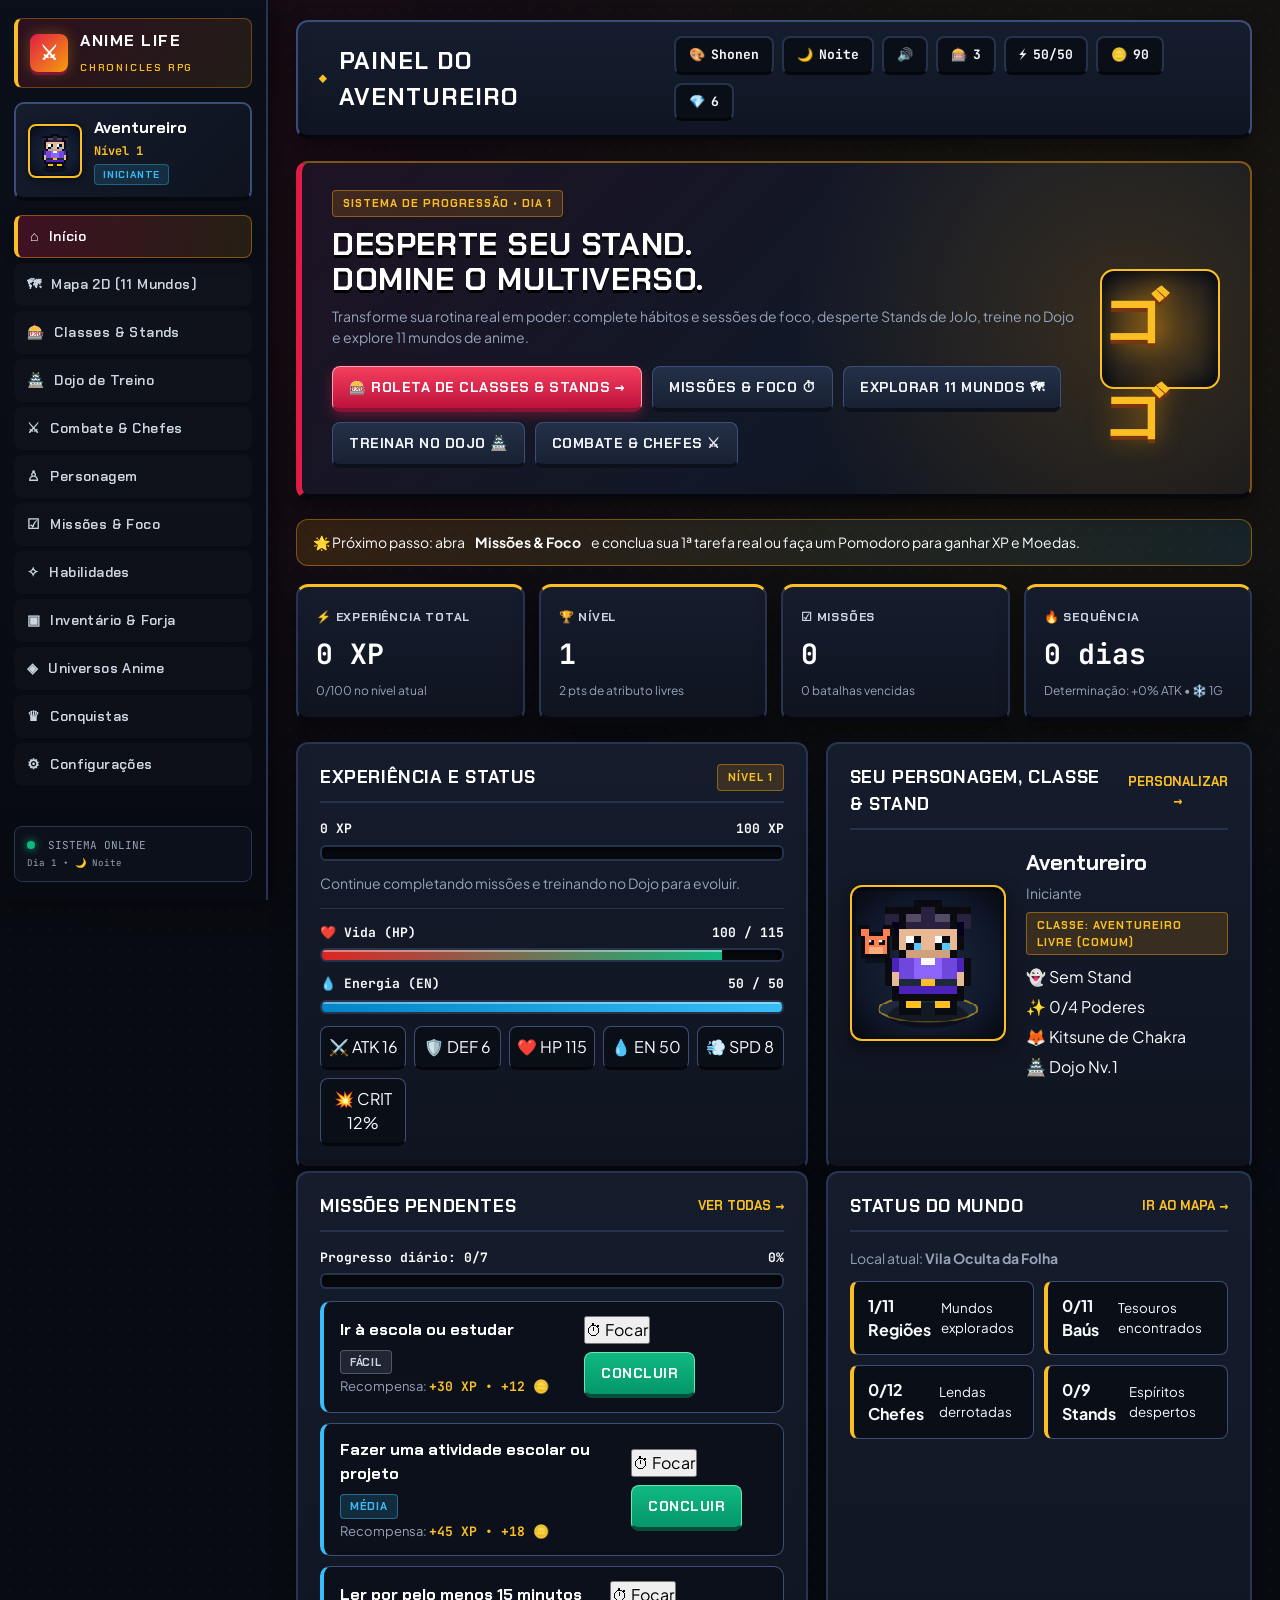
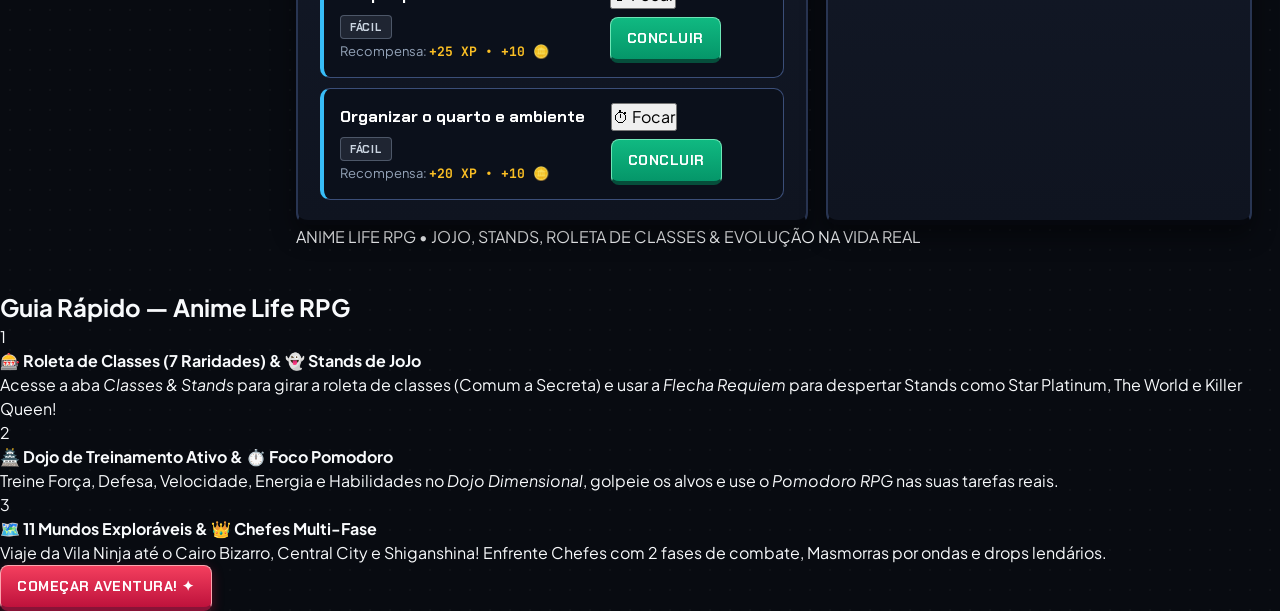
==== index.html @ 792c3ec4 "Add files via upload" ====
<!DOCTYPE html>
<html lang="pt-BR">
<head>
  <meta charset="UTF-8">
  <meta name="viewport" content="width=device-width, initial-scale=1.0">
  <meta name="theme-color" content="#9565ff">
  <title>Anime Life RPG — Chronicles</title>
  <link rel="icon" type="image/svg+xml" href="data:image/svg+xml,%3Csvg xmlns='http://www.w3.org/2000/svg' viewBox='0 0 128 128'%3E%3Crect width='128' height='128' rx='26' fill='%23151222'/%3E%3Ccircle cx='64' cy='64' r='48' fill='%23261b42' stroke='%239565ff' stroke-width='4'/%3E%3Ctext x='64' y='84' font-size='64' text-anchor='middle' fill='%2354d9f5'%3E%E2%9C%A6%3C/text%3E%3C/svg%3E">
  <link rel="manifest" href="manifest.json">
  <link rel="preconnect" href="https://fonts.googleapis.com">
  <link rel="preconnect" href="https://fonts.gstatic.com" crossorigin>
  <link href="https://fonts.googleapis.com/css2?family=Chakra+Petch:ital,wght@0,500;0,600;0,700;1,700&family=JetBrains+Mono:wght@500;700&family=Plus+Jakarta+Sans:wght@400;500;600;700;800&display=swap" rel="stylesheet">
  <link rel="stylesheet" href="style.css">
</head>
<body>
<div class="app">
  <aside class="sidebar">
    <div class="logo">
      <span class="logo-icon">⚔</span>
      <div><strong>ANIME LIFE</strong><small>CHRONICLES RPG</small></div>
    </div>

    <div class="profile-mini">
      <div class="mini-avatar"><canvas id="miniAvatar" width="44" height="44"></canvas></div>
      <div class="profile-mini-info">
        <strong id="sideName">Aventureiro</strong>
        <small id="sideLevel">Nível 1</small>
        <span class="mini-title-badge" id="sideTitle">Iniciante</span>
      </div>
    </div>

    <nav class="navigation">
      <button class="nav-btn active" data-page="home">⌂ <span>Início</span></button>
      <button class="nav-btn" data-page="map">🗺 <span>Mapa 2D (11 Mundos)</span></button>
      <button class="nav-btn" data-page="classes">🎰 <span>Classes & Stands</span></button>
      <button class="nav-btn" data-page="dojo">🏯 <span>Dojo de Treino</span></button>
      <button class="nav-btn" data-page="battle">⚔ <span>Combate & Chefes</span></button>
      <button class="nav-btn" data-page="character">♙ <span>Personagem</span></button>
      <button class="nav-btn" data-page="quests">☑ <span>Missões & Foco</span></button>
      <button class="nav-btn" data-page="skills">✧ <span>Habilidades</span></button>
      <button class="nav-btn" data-page="inventory">▣ <span>Inventário & Forja</span></button>
      <button class="nav-btn" data-page="anime">◈ <span>Universos Anime</span></button>
      <button class="nav-btn" data-page="achievements">♛ <span>Conquistas</span></button>
      <button class="nav-btn" data-page="settings">⚙ <span>Configurações</span></button>
    </nav>

    <div class="sidebar-bottom">
      <div><span class="online-dot"></span> SISTEMA ONLINE</div>
      <small id="sidebarCalendar">Dia 1 • ☀️ Dia</small>
    </div>
  </aside>

  <main class="main-content">
    <header class="topbar">
      <div>
        <small class="eyebrow" id="topEyebrow">SUA JORNADA COMEÇA AGORA</small>
        <h1 id="pageTitle">Painel do aventureiro</h1>
      </div>
      <div class="top-resources">
        <button class="resource resource-btn hidden" id="installPwaBtn" title="Instalar Anime Life RPG no dispositivo">
          📲 <span>Instalar App</span>
        </button>
        <button class="resource resource-btn" id="quickThemeBtn" title="Alternar Tema Visual de Universo Anime">
          🎨 <span id="activeThemeBadge">Shonen</span>
        </button>
        <button class="resource resource-btn" id="timeCycleBtn" title="Alternar horário (Automático / Manhã / Tarde / Noite)">
          <span id="timeIcon">☀️</span> <span id="timeLabel">Dia</span>
        </button>
        <button class="resource resource-btn" id="soundToggleBtn" title="Ativar/Desativar som">
          <span id="soundIcon">🔊</span>
        </button>
        <div class="resource" title="Giros de Classe disponíveis">🎰 <span id="topSpins">3</span></div>
        <div class="resource" title="Energia de Combate">⚡ <span id="topEnergy">50/50</span></div>
        <div class="resource" title="Moedas">🪙 <span id="topCoins">0</span></div>
        <div class="resource" title="Gemas">💎 <span id="topGems">0</span></div>
      </div>
    </header>

    <!-- INÍCIO -->
    <section class="page active" id="page-home">
      <div class="welcome-banner">
        <div>
          <span class="tag" id="homeBannerTag">SISTEMA DE PROGRESSÃO • DIA 1</span>
          <h2>Desperte seu Stand.<br>Domine o Multiverso.</h2>
          <p>Transforme sua rotina real em poder: complete hábitos e sessões de foco, desperte Stands de JoJo, treine no Dojo e explore 11 mundos de anime.</p>
          <div class="banner-actions">
            <button class="primary-btn" data-goto="classes">🎰 Roleta de Classes & Stands →</button>
            <button class="secondary-btn" data-goto="quests">Missões & Foco ⏱</button>
            <button class="secondary-btn" data-goto="map">Explorar 11 Mundos 🗺</button>
            <button class="secondary-btn" data-goto="dojo">Treinar no Dojo 🏯</button>
            <button class="secondary-btn" data-goto="battle">Combate & Chefes ⚔</button>
          </div>
        </div>
        <div class="banner-symbol">ゴゴ</div>
      </div>

      <div class="progression-hint-bar" id="homeProgressionHint">💡 <strong>Próximo Passo:</strong> Conclua uma missão real, use seus 3 Giros na Roleta de Classes ou explore a Vila da Folha!</div>

      <div class="stats-grid">
        <div class="stat-card"><span>⚡ EXPERIÊNCIA TOTAL</span><strong id="homeXP">0 XP</strong><small id="homeXPSub">Experiência acumulada</small></div>
        <div class="stat-card"><span>🏆 NÍVEL</span><strong id="homeLevel">1</strong><small id="homePointsSub">Seu nível atual</small></div>
        <div class="stat-card"><span>☑ MISSÕES</span><strong id="homeCompleted">0</strong><small id="homeBattlesSub">Missões concluídas</small></div>
        <div class="stat-card"><span>🔥 SEQUÊNCIA</span><strong id="homeStreak">0 dias</strong><small id="homeBuffSub">Dias com atividades</small></div>
      </div>

      <div class="content-grid">
        <div class="panel">
          <div class="panel-heading">
            <div><span class="eyebrow">PROGRESSÃO</span><h3>Experiência e Status</h3></div>
            <span class="level-label" id="levelLabel">NÍVEL 1</span>
          </div>
          <div class="xp-info"><span id="xpCurrent">0 XP</span><span id="xpNeeded">100 XP</span></div>
          <div class="progress-track"><div class="progress-fill" id="xpBar"></div></div>
          <p class="muted" id="xpMessage">Continue completando missões e treinando no Dojo para evoluir.</p>

          <div class="mini-stats-bars">
            <div class="mini-bar-row">
              <span>❤️ Vida (HP)</span>
              <span id="homeHpText">100 / 100</span>
            </div>
            <div class="progress-track hp-track"><div class="progress-fill hp-fill" id="homeHpBar"></div></div>
            <div class="mini-bar-row">
              <span>💧 Energia (EN)</span>
              <span id="homeMpText">50 / 50</span>
            </div>
            <div class="progress-track mp-track"><div class="progress-fill mp-fill" id="homeMpBar"></div></div>
          </div>

          <div class="home-attributes-strip" id="homeAttributesStrip"></div>
        </div>

        <div class="panel">
          <div class="panel-heading">
            <div><span class="eyebrow">AVENTUREIRO</span><h3>Seu personagem, Classe & Stand</h3></div>
            <button class="text-btn" data-goto="character">Personalizar →</button>
          </div>
          <div class="preview-body">
            <div class="avatar-stage">
              <canvas id="homeAvatar" width="160" height="160"></canvas>
            </div>
            <div class="home-char-details">
              <h3 id="homeCharacterName">Aventureiro</h3>
              <p class="muted" id="homeCharacterTitle">Guerreiro em treinamento</p>
              <span class="tag" id="homeCharacterClass">CLASSE: AVENTUREIRO LIVRE</span>
              <div class="home-equipped-badges" id="homeEquippedBadges"></div>
            </div>
          </div>
        </div>
      </div>

      <div class="content-grid">
        <div class="panel">
          <div class="panel-heading">
            <div><span class="eyebrow">OBJETIVOS DE HOJE</span><h3>Missões pendentes</h3></div>
            <button class="text-btn" data-goto="quests">Ver todas →</button>
          </div>
          <div class="daily-progress-wrap">
            <div class="xp-info"><span id="homeDailyProgressText">Progresso diário: 0/7</span><span id="homeDailyPercent">0%</span></div>
            <div class="progress-track"><div class="progress-fill" id="homeDailyBar"></div></div>
          </div>
          <div id="homeQuestList" class="quest-list"></div>
        </div>

        <div class="panel map-home-panel">
          <div class="panel-heading">
            <div><span class="eyebrow">EXPLORAÇÃO & MULTIVERSO</span><h3>Status do Mundo</h3></div>
            <button class="text-btn" data-goto="map">Ir ao Mapa →</button>
          </div>
          <p class="muted">Local atual: <strong id="homeZone">Vila Inicial</strong></p>
          <div class="world-status-cards" id="homeWorldCards"></div>
        </div>
      </div>
    </section>

    <!-- MAPA 2D (11 MUNDOS) -->
    <section class="page" id="page-map">
      <div class="section-intro">
        <span class="eyebrow">MUNDO ABERTO 2D • 11 REGIÕES DE ANIME COM IDENTIDADE PRÓPRIA</span>
        <h2>Mapa do Multiverso</h2>
        <p>Explore 11 mundos exclusivos (de Konoha e Cairo Bizarro até Central City, Shiganshina e a Torre Celestial), fale com Mestres e enfrente Chefes!</p>
      </div>

      <div class="panel map-panel">
        <div class="panel-heading map-header-bar">
          <div>
            <span class="eyebrow">LOCALIZAÇÃO ATUAL</span>
            <h3 id="zoneName">Vila Inicial</h3>
          </div>
          <div class="map-zone-selector" id="zoneTravelButtons"></div>
        </div>

        <div class="map-frame">
          <canvas id="gameMap" width="960" height="576" tabindex="0"></canvas>
        </div>

        <div class="map-actions">
          <button class="primary-btn" id="interactBtn">E • Interagir</button>
          <button class="secondary-btn" id="mapSkillBtn">Q • Invocar Aura / Stand</button>
          <button class="secondary-btn" id="mapQuestBtn">💬 Falar com Mestre</button>
          <button class="secondary-btn" id="mapDojoBtn">🏯 Entrar no Meu Dojo</button>
          <button class="secondary-btn" id="mapBattleBtn">⚔ Procurar Inimigo</button>
          <button class="secondary-btn" id="mapHealBtn">🍙 Descansar (100% HP/EN)</button>
        </div>

        <div id="mapMessage" class="map-message">Explore o mapa! Inimigos patrulham os caminhos e os Mestres têm diálogos e missões próprias.</div>

        <div class="map-controls">
          <div><strong>Movimentação e Câmera</strong><p>WASD, Setas ou clique/toque no mapa. O Mini-mapa no canto superior direito mostra toda a região.</p></div>
          <div><strong>Interação (Tecla E)</strong><p>Abre o diálogo com Mestres, coleta baús dourados, entra no Dojo, usa portais ou inicia combate.</p></div>
          <div><strong>11 Mundos & Segredos</strong><p>Desbloqueie novos mundos subindo de nível. Cada região tem música ambiente, baú exclusivo e Chefe!</p></div>
        </div>
      </div>
    </section>

    <!-- ROLETA DE CLASSES & SISTEMA DE STANDS (JOJO) -->
    <section class="page" id="page-classes">
      <div class="section-intro">
        <span class="eyebrow">SISTEMA DE RARIDADES • ROLETA DE CLASSES & DESPERTAR DE STANDS (JOJO)</span>
        <h2>🎰 Classes & Stands Bizarros</h2>
        <p>Gire a Roleta para obter Classes de raridades Comum até Secreta, e use a Flecha Requiem para despertar Stands lendários de JoJo's Bizarre Adventure!</p>
      </div>

      <!-- PAINEL DA ROLETA DE CLASSES -->
      <div class="panel roulette-panel">
        <div class="panel-heading">
          <div>
            <span class="eyebrow">ROLETA DO DESTINO (7 RARIDADES)</span>
            <h3>🎰 Roleta de Classes de Combate</h3>
          </div>
          <div class="roulette-counters">
            <span class="rarity-badge rarity-legendary" id="classSpinsBadge">🎰 3 Giros Grátis</span>
            <span class="rarity-badge rarity-epic" id="unlockedClassesCountBadge">1/16 Classes</span>
          </div>
        </div>

        <div class="odds-strip" id="classOddsBar">
          <span class="rarity-badge rarity-common">Comum 34%</span>
          <span class="rarity-badge rarity-uncommon">Incomum 24%</span>
          <span class="rarity-badge rarity-rare">Rara 18%</span>
          <span class="rarity-badge rarity-epic">Épica 11%</span>
          <span class="rarity-badge rarity-legendary">Lendária 7%</span>
          <span class="rarity-badge rarity-mythic">Mítica 4.5%</span>
          <span class="rarity-badge rarity-secret">Secreta 1.5%</span>
        </div>

        <div class="roulette-viewport" id="classRouletteViewport">
          <div class="roulette-pointer">▼</div>
          <div class="roulette-track" id="classRouletteTrack"></div>
        </div>

        <div class="roulette-result-banner" id="classRouletteResult">
          Clique em Girar Roleta para sortear uma nova Classe com buffs exclusivos!
        </div>

        <div class="roulette-actions">
          <button class="primary-btn" id="spinClassTicketBtn">🎰 Girar com Giro Grátis (1 Giro)</button>
          <button class="secondary-btn" id="spinClassCoinsBtn">🪙 Girar com Moedas (80 🪙)</button>
          <button class="ultimate-btn" id="spinClassGemsBtn">💎 Giro da Sorte Rara+ (3 💎)</button>
        </div>
      </div>

      <div class="content-grid">
        <div class="panel">
          <div class="panel-heading">
            <div><span class="eyebrow">CLASSE EQUIPADA NO PERFIL</span><h3>Sua Classe Atual & Buffs</h3></div>
            <span class="tag" id="activeClassRarityTag">COMUM</span>
          </div>
          <div id="activeClassCard"></div>
        </div>

        <div class="panel">
          <div class="panel-heading">
            <div><span class="eyebrow">REGISTRO DA SORTE</span><h3>Histórico de Giros Recentes</h3></div>
            <span class="tag" id="rollHistoryCountTag">0 GIROS</span>
          </div>
          <div class="history-list" id="classHistoryList"></div>
        </div>
      </div>

      <div class="panel">
        <div class="panel-heading">
          <div>
            <span class="eyebrow">CATÁLOGO DE CLASSES E BUFFS</span>
            <h3>Todas as Classes Disponíveis (Clique para Equipar)</h3>
          </div>
          <span class="tag">COLEÇÃO PERMANENTE</span>
        </div>
        <div id="unlockedClassesGrid" class="skills-grid"></div>
      </div>

      <!-- SISTEMA DE STANDS (JOJO'S BIZARRE ADVENTURE) -->
      <div class="panel stand-hero-panel">
        <div class="panel-heading">
          <div>
            <span class="eyebrow">JOJO'S BIZARRE ADVENTURE • MANIFESTAÇÃO DA ALMA</span>
            <h3>👻 Despertar de Stands (Flecha Requiem)</h3>
          </div>
          <span class="rarity-badge rarity-mythic" id="standArrowsBadge">🏹 1 Flecha de Stand</span>
        </div>

        <div class="stand-showcase-box" id="activeStandCard"></div>

        <div class="roulette-actions" style="margin-top:16px;">
          <button class="ultimate-btn" id="standAwakenBtn">🏹 Despertar Stand com Flecha (1 Flecha)</button>
          <button class="primary-btn" id="standCoinAwakenBtn">🪙 Despertar Stand (120 🪙 + 2 💎)</button>
        </div>
      </div>

      <div class="panel">
        <div class="panel-heading">
          <div>
            <span class="eyebrow">ENCICLOPÉDIA BIZARRA</span>
            <h3>Stands Disponíveis, Raridades & Habilidades Únicas</h3>
          </div>
          <span class="tag">EQUIPE SEU STAND FAVORITO</span>
        </div>
        <div id="standsGrid" class="skills-grid"></div>
      </div>
    </section>

    <!-- MEU DOJO (TREINAMENTO ATIVO DE ATRIBUTOS, DESAFIOS E BASE) -->
    <section class="page" id="page-dojo">
      <div class="section-intro">
        <span class="eyebrow">CENTRO DE TREINAMENTO DE ATRIBUTOS, MESTRES E BASE PESSOAL</span>
        <h2>🏯 Dojo Dimensional de Treinamento</h2>
        <p>Treine Força, Defesa, Velocidade, Energia e Habilidades, golpeie alvos de treinamento, cumpra desafios dos Mestres Treinadores e evolua as instalações do seu Dojo!</p>
      </div>

      <div class="panel">
        <div class="panel-heading">
          <div>
            <span class="eyebrow">INTERIOR INTERATIVO DO DOJO</span>
            <h3 id="dojoTitleHeading">Santuário do Aventureiro (Nível 1)</h3>
          </div>
          <div class="banner-actions">
            <button class="ultimate-btn" id="dojoStrikeTargetBtn">🎯 Golpear Alvo de Treinamento!</button>
            <button class="primary-btn" id="claimDojoRewardBtn">🎁 Coletar Treino Diário do Dojo</button>
            <button class="secondary-btn" data-goto="map">⬅ Voltar ao Mapa</button>
          </div>
        </div>

        <div class="battle-canvas-wrap">
          <canvas id="dojoCanvas" width="840" height="360" title="Clique nos alvos de treino para golpear!"></canvas>
        </div>

        <div class="quest-summary" id="dojoStatsSummary"></div>
      </div>

      <!-- TREINAMENTO ESPECÍFICO DE ATRIBUTOS -->
      <div class="panel">
        <div class="panel-heading">
          <div>
            <span class="eyebrow">EVOLUÇÃO ATIVA E EQUILIBRADA DE ATRIBUTOS</span>
            <h3>🥋 Treinamentos do Dojo (Força, Defesa, Velocidade, Energia e Poderes)</h3>
          </div>
          <div style="display:flex;gap:8px;align-items:center;flex-wrap:wrap;">
            <span class="rarity-badge rarity-epic" id="dojoEnergyBadge">⚡ Sessões Hoje: 0/5</span>
            <button class="secondary-btn" id="dojoRefillEnergyBtn" style="padding:6px 12px;font-size:14px;">🍙 Recuperar Fôlego (25 🪙)</button>
          </div>
        </div>
        <div id="dojoTrainingGrid" class="skills-grid"></div>
      </div>

      <!-- MESTRES TREINADORES & DESAFIOS DO DOJO -->
      <div class="panel">
        <div class="panel-heading">
          <div>
            <span class="eyebrow">NPCs TREINADORES & DESAFIOS ESPECIAIS</span>
            <h3>🧙 Missões de Treinamento do Dojo</h3>
          </div>
          <span class="tag">RECOMPENSAS E GIROS</span>
        </div>
        <div id="dojoTrainersList" class="quest-list"></div>
      </div>

      <!-- PLANTAÇÃO & ALQUIMIA ESPIRITUAL NO PÁTIO DO DOJO -->
      <div class="panel">
        <div class="panel-heading">
          <div>
            <h3>🌿 Pátio do Dojo: Plantação & Alquimia</h3>
            <small class="muted">Suas ervas crescem automaticamente a cada minuto focado no Pomodoro e hábito concluído!</small>
          </div>
          <span class="rarity-badge rarity-legendary" id="herbInventoryBadge">🌱 0 Ervas no Estoque</span>
        </div>

        <div class="herb-stock-bar" id="herbStockBar"></div>

        <h4 style="margin:14px 0 8px;">🌱 Canteiros de Cultivo Espiritual (4 Slots)</h4>
        <div id="dojoGardenGrid" class="skills-grid"></div>

        <h4 style="margin:18px 0 8px;">⚗️ Caldeirão de Alquimia (Sintetizar Poções Táticas)</h4>
        <div id="alchemyRecipesGrid" class="skills-grid"></div>
      </div>

      <div class="panel">
        <div class="panel-heading">
          <div>
            <span class="eyebrow">EXPANSÃO DA BASE (+LIMITE DIÁRIO DE TREINO)</span>
            <h3>Instalações e Móveis do Dojo</h3>
          </div>
          <span class="tag">BÔNUS PERMANENTES</span>
        </div>
        <div id="dojoUpgradesList" class="skills-grid"></div>
      </div>
    </section>

    <!-- COMBATE POR TURNOS & CHEFES MULTI-FASE -->
    <section class="page" id="page-battle">
      <div class="section-intro">
        <span class="eyebrow">SISTEMA DE BATALHA ANIMADO • STANDS, CRÍTICOS E CHEFES DE 2 FASES</span>
        <h2>Arena do Multiverso & Chefes</h2>
        <p>Enfrente inimigos e Chefes com múltiplas fases, invoque seu Stand em batalha, dispare habilidades animadas com indicadores de dano e conquiste drops raros!</p>
      </div>

      <!-- SELETOR RÁPIDO DE CHEFES DO MULTIVERSO -->
      <div class="panel">
        <div class="panel-heading">
          <div>
            <span class="eyebrow">DESAFIOS DE ALTO NÍVEL (2 FASES DE COMBATE + DROPS RAROS)</span>
            <h3>👑 Galeria de Chefes do Multiverso</h3>
          </div>
          <span class="tag" id="bossDefeatedCountTag">0 CHEFES DERROTADOS</span>
        </div>
        <div class="boss-roster-grid" id="bossQuickSelectBar"></div>
      </div>

      <!-- MASMORRAS E RAIDS POR ONDAS -->
      <div class="panel">
        <div class="panel-heading">
          <div>
            <h3>🏰 Masmorras & Raids por Ondas</h3>
            <small class="muted">Enfrente 3 ondas sucessivas de inimigos para conquistar materiais raros de Forja!</small>
          </div>
          <span class="rarity-badge rarity-mythic" id="dungeonActiveStatusTag">MODO LIVRE</span>
        </div>
        <div id="dungeonsGrid" class="boss-roster-grid"></div>
      </div>

      <div class="battle-setup-bar panel">
        <div class="battle-select-group">
          <label for="battleEnemySelect" class="field-label inline-label">Oponente:</label>
          <select id="battleEnemySelect"></select>
        </div>
        <div class="battle-select-group">
          <label for="battleDifficultySelect" class="field-label inline-label">Dificuldade:</label>
          <select id="battleDifficultySelect">
            <option value="normal">Normal (100% Status • 1x Recompensa)</option>
            <option value="hard">Difícil (140% Status • 1.5x Recompensa)</option>
            <option value="boss">Lendário / Chefe (200% Status • 2.5x Recompensa)</option>
          </select>
        </div>
        <button class="primary-btn" id="startBattleBtn">⚔ Iniciar Batalha</button>
      </div>

      <div class="panel battle-arena-panel">
        <div class="boss-phase-banner hidden" id="bossPhaseBanner">⚠️ CHEFE EM FASE 2: AURA DESPERTA ATIVADA!</div>

        <div class="battle-hud">
          <div class="fighter-card player-fighter">
            <div class="fighter-header">
              <strong id="battlePlayerName">Aventureiro</strong>
              <span class="tag" id="battlePlayerLvl">Nv. 1</span>
            </div>
            <div class="xp-info"><span>❤️ HP</span><span id="battlePlayerHp">100/100</span></div>
            <div class="progress-track hp-track"><div class="progress-fill hp-fill" id="battlePlayerHpBar"></div></div>
            <div class="xp-info"><span>💧 Energia</span><span id="battlePlayerMp">50/50</span></div>
            <div class="progress-track mp-track"><div class="progress-fill mp-fill" id="battlePlayerMpBar"></div></div>
            <div class="xp-info"><span>🔥 Despertar (Ultimate)</span><span id="battleRageText">0%</span></div>
            <div class="progress-track rage-track"><div class="progress-fill rage-fill" id="battleRageBar"></div></div>
            <div class="status-badges-row" id="playerStatusBadges"></div>
          </div>

          <div class="vs-badge">VS</div>

          <div class="fighter-card enemy-fighter" id="enemyFighterCard">
            <div class="fighter-header">
              <strong id="battleEnemyName">Ninja Renegado</strong>
              <span class="tag" id="battleEnemyTag">Naruto</span>
            </div>
            <div class="xp-info"><span id="battleEnemyHpLabel">❤️ HP Inimigo</span><span id="battleEnemyHp">85/85</span></div>
            <div class="progress-track enemy-hp-track"><div class="progress-fill enemy-hp-fill" id="battleEnemyHpBar"></div></div>
            <div class="xp-info"><span id="battleEnemyDesc">Oponente em guarda</span><span id="battleTurnIndicator">Turno 1</span></div>
            <div class="status-badges-row" id="enemyStatusBadges"></div>
          </div>
        </div>

        <div class="battle-canvas-wrap">
          <canvas id="battleCanvas" width="800" height="320"></canvas>
        </div>

        <div class="battle-controls" id="battleControls">
          <button class="primary-btn battle-act-btn" id="btnAttack">🗡️ Ataque Básico</button>
          <button class="stand-btn battle-act-btn" id="btnSummonStand">👻 Poder do Stand</button>
          <button class="ultimate-btn battle-act-btn" id="btnUltimate" disabled>🔥 Despertar (100%)</button>
          <button class="secondary-btn battle-act-btn" id="btnDefend">🛡️ Defender (+EN)</button>
          <button class="secondary-btn battle-act-btn" id="btnUseItem">🧪 Usar Item</button>
          <button class="danger-btn battle-act-btn" id="btnFlee">🏃 Reiniciar</button>
        </div>

        <div class="battle-skills-bar" id="battleSkillsBar"></div>
        <div class="battle-items-bar hidden" id="battleItemsBar"></div>

        <div class="battle-log" id="battleLog">
          <p>Escolha um oponente acima ou encontre um inimigo patrulhando no Mapa 2D!</p>
        </div>
      </div>
    </section>

    <!-- PERSONAGEM -->
    <section class="page" id="page-character">
      <div class="section-intro">
        <span class="eyebrow">PERSONALIZAÇÃO AVANÇADA EM TEMPO REAL, CLASSE, STAND E ATRIBUTOS</span>
        <h2>Crie e evolua seu personagem</h2>
        <p>Personalize penteados de anime, trajes escolares, casuais, de combate e lendários, acessórios, Stand espiritual e distribua pontos de atributo!</p>
      </div>

      <div class="customization-layout">
        <div class="panel character-display">
          <div class="avatar-stage large-stage">
            <canvas id="customAvatar" width="320" height="320" title="Clique para girar"></canvas>
          </div>
          <div class="preview-actions">
            <button class="secondary-btn" id="turnBtn">↻ Girar</button>
            <button class="secondary-btn" id="walkBtn">⏸ Parar</button>
            <button class="secondary-btn" data-goto="classes">🎰 Roleta de Classes & Stands</button>
          </div>
          <h2 id="previewName">Aventureiro</h2>
          <span class="tag" id="previewTitleTag">AVENTUREIRO</span>

          <div class="char-attributes-box">
            <div class="panel-heading">
              <h3>Atributos de Combate</h3>
              <span class="tag" id="statPointsBadge">0 Pontos disponíveis</span>
            </div>
            <div id="attributesList" class="attributes-list"></div>
          </div>
        </div>

        <div class="panel">
          <h3>Identidade, Classe, Stand e Aparência</h3>

          <label class="field-label">🎭 Personagens Oficiais dos Animes (Clique para aplicar o visual fiel)</label>
          <div class="anime-presets-bar" id="animePresetsBar">
            <button type="button" class="secondary-btn preset-char-btn" data-preset="jotaro">⭐ Jotaro Kujo</button>
            <button type="button" class="secondary-btn preset-char-btn" data-preset="dio">🌍 DIO</button>
            <button type="button" class="secondary-btn preset-char-btn" data-preset="giorno">🐞 Giorno</button>
            <button type="button" class="secondary-btn preset-char-btn" data-preset="goku">🐉 Son Goku</button>
            <button type="button" class="secondary-btn preset-char-btn" data-preset="naruto">🍥 Naruto</button>
            <button type="button" class="secondary-btn preset-char-btn" data-preset="luffy">🏴‍☠️ Luffy</button>
            <button type="button" class="secondary-btn preset-char-btn" data-preset="gojo">🤞 Satoru Gojo</button>
            <button type="button" class="secondary-btn preset-char-btn" data-preset="tanjiro">🗡️ Tanjiro</button>
            <button type="button" class="secondary-btn preset-char-btn" data-preset="ichigo">🌙 Ichigo</button>
            <button type="button" class="secondary-btn preset-char-btn" data-preset="sukuna">👹 Sukuna</button>
            <button type="button" class="secondary-btn preset-char-btn" data-preset="edward">⚗️ Edward Elric</button>
            <button type="button" class="secondary-btn preset-char-btn" data-preset="levi">⚔️ Capitão Levi</button>
            <button type="button" class="secondary-btn preset-char-btn" data-preset="killua">⚡ Killua</button>
          </div>

          <label class="field-label" for="characterName">Nome do personagem</label>
          <input id="characterName" maxlength="20" placeholder="Digite seu nome">

          <div class="form-two-cols">
            <div>
              <label class="field-label" for="characterClassSelect">Classe Equipada</label>
              <select id="characterClassSelect"></select>
            </div>
            <div>
              <label class="field-label" for="characterStandSelect">Stand Equipado (JoJo)</label>
              <select id="characterStandSelect"></select>
            </div>
          </div>
          <small class="muted" id="classDetailHint" style="display:block;margin-top:5px;"></small>

          <div class="form-two-cols">
            <div>
              <label class="field-label" for="characterTitle">Título equipado</label>
              <select id="characterTitle"></select>
            </div>
            <div>
              <label class="field-label" for="characterCompanion">Companheiro 2D (Mapa/Combate)</label>
              <select id="characterCompanion"></select>
            </div>
          </div>

          <div class="form-two-cols">
            <div>
              <label class="field-label" for="hairStyle">Penteado de Anime (12 Estilos)</label>
              <select id="hairStyle">
                <option value="spiky">Espetado Shonen (Protagonista)</option>
                <option value="short">Curto Militar / Ninja</option>
                <option value="long">Longo Espiritual (Samurai)</option>
                <option value="messy">Desarrumado Rebelde</option>
                <option value="ponytail">Rabo de Cavalo (Hashira)</option>
                <option value="twin">Maria-Chiquinha / Duplo</option>
                <option value="pompadour">Topete Bizarro (Josuke) [Raro]</option>
                <option value="jotaro_cap">Quepe Fundido (Jotaro) [Épico]</option>
                <option value="giorno_rolls">Cachos Dourados (Giorno) [Épico]</option>
                <option value="super_spiky">Super Aura Espetada (Saiyajin) [Lendário]</option>
                <option value="bowl">Corte Tigela (Fera Verde) [Incomum]</option>
                <option value="cursed_fade">Franja Feiticeiro (Jujutsu) [Raro]</option>
              </select>
            </div>
            <div>
              <label class="field-label" for="outfitStyle">Modelo de Roupa & Raridade (10 Trajes)</label>
              <select id="outfitStyle">
                <option value="classic">[Comum] Túnica de Aventureiro</option>
                <option value="casual">[Comum] Moletom Urbano Casual</option>
                <option value="school">[Incomum] Uniforme Escolar de Tóquio</option>
                <option value="ninja">[Rara] Colete Tático Shinobi</option>
                <option value="gi">[Rara] Gi de Combate Marcial</option>
                <option value="haori">[Épica] Haori de Caçador de Onis</option>
                <option value="coat">[Épica] Casaco de Capitão Shinigami</option>
                <option value="jojo_coat">[Lendária] Sobretudo Bizarro (Jotaro)</option>
                <option value="akatsuki">[Lendária] Manto das Nuvens Vermelhas</option>
                <option value="cosmic_armor">[Mítica] Armadura Cósmica Divina</option>
              </select>
            </div>
          </div>

          <div class="form-two-cols">
            <div>
              <label class="field-label" for="accessoryStyle">Acessório & Raridade (10 Opções)</label>
              <select id="accessoryStyle">
                <option value="none">Nenhum Acessório</option>
                <option value="headband">[Comum] Bandana Ninja</option>
                <option value="glasses">[Incomum] Óculos Escuros / Scouter</option>
                <option value="earrings">[Rara] Brincos Hanafuda / Potara</option>
                <option value="strawhat">[Rara] Chapéu de Palha Pirata</option>
                <option value="scarf">[Épica] Cachecol de Dragão</option>
                <option value="mask">[Épica] Máscara Anbu / Hollow</option>
                <option value="jojo_hat">[Lendária] Chapéu Bizarro Dourado</option>
                <option value="cape">[Lendária] Capa Real de Herói</option>
                <option value="halo">[Mítica] Coroa / Auréola Divina</option>
              </select>
            </div>
            <div>
              <label class="field-label" for="hairColor">Cor do cabelo</label>
              <input type="color" id="hairColor" value="#29213e">
            </div>
          </div>

          <label class="field-label">Cores Rápidas de Cabelo Anime</label>
          <div class="color-Presets-row" id="hairColorPresets">
            <button type="button" class="color-swatch" data-target="hairColor" data-color="#1a162b" style="background:#1a162b" title="Preto Obsidiana"></button>
            <button type="button" class="color-swatch" data-target="hairColor" data-color="#f6c453" style="background:#f6c453" title="Dourado Super Saiyajin / Giorno"></button>
            <button type="button" class="color-swatch" data-target="hairColor" data-color="#e2e8f0" style="background:#e2e8f0" title="Prata / Branco Gojo"></button>
            <button type="button" class="color-swatch" data-target="hairColor" data-color="#ef4444" style="background:#ef4444" title="Carmesim Shonen"></button>
            <button type="button" class="color-swatch" data-target="hairColor" data-color="#ec4899" style="background:#ec4899" title="Rosa Sakura / Diavolo"></button>
            <button type="button" class="color-swatch" data-target="hairColor" data-color="#38bdf8" style="background:#38bdf8" title="Azul Deus Super"></button>
            <button type="button" class="color-swatch" data-target="hairColor" data-color="#22c55e" style="background:#22c55e" title="Verde Esmeralda"></button>
            <button type="button" class="color-swatch" data-target="hairColor" data-color="#a855f7" style="background:#a855f7" title="Roxo Dimensional"></button>
          </div>

          <div class="form-three-cols">
            <div>
              <label class="field-label" for="skinColor">Cor da pele</label>
              <input type="color" id="skinColor" value="#e9b995">
            </div>
            <div>
              <label class="field-label" for="eyeColor">Cor dos olhos</label>
              <input type="color" id="eyeColor" value="#55c8ff">
            </div>
            <div>
              <label class="field-label" for="outfitColor">Cor da roupa</label>
              <input type="color" id="outfitColor" value="#7047dc">
            </div>
          </div>

          <button class="primary-btn full-btn" id="saveCharacter">Salvar personagem</button>
        </div>
      </div>
    </section>

    <!-- MISSÕES & FOCO POMODORO -->
    <section class="page" id="page-quests">
      <div class="section-intro">
        <span class="eyebrow">CENTRAL DE MISSÕES, CRONÔMETRO DE FOCO E CONSISTÊNCIA</span>
        <h2>Missões & Modo Foco</h2>
        <p>Use o Cronômetro de Foco (Pomodoro) para ganhar +30% de XP e Moedas nas suas tarefas reais e acompanhe seu calendário de consistência!</p>
      </div>

      <div class="quest-summary">
        <div><strong id="questDone">0</strong><small>Concluídas hoje</small></div>
        <div><strong id="questRemaining">0</strong><small>Pendentes</small></div>
        <div><strong id="questTotal">0</strong><small>Total de hoje</small></div>
        <div><strong id="questBuffText">+0%</strong><small>Bônus Determinação</small></div>
      </div>

      <!-- CRONÔMETRO DE FOCO (POMODORO) -->
      <div class="panel focus-timer-panel" id="focusTimerPanel">
        <div class="panel-heading">
          <div>
            <span class="eyebrow">TREINAMENTO DE CONCENTRAÇÃO REAL</span>
            <h3>⏱ Cronômetro de Foco (Pomodoro RPG)</h3>
          </div>
          <span class="tag" id="focusBonusBadge">+30% XP & MOEDAS AO CONCLUIR</span>
        </div>

        <div class="focus-layout">
          <div class="focus-avatar-box">
            <canvas id="focusAvatarCanvas" width="120" height="120"></canvas>
            <div class="focus-clock" id="focusClockDisplay">25:00</div>
            <small class="muted" id="focusStatusLabel">Pronto para iniciar seu treino focado</small>
          </div>

          <div class="focus-controls-box">
            <label class="field-label" for="focusQuestSelect" style="margin-top:0;">Missão em foco:</label>
            <select id="focusQuestSelect"></select>

            <label class="field-label" for="focusDurationSelect">Duração da sessão:</label>
            <select id="focusDurationSelect">
              <option value="1">⚡ 1 Minuto (Sprint Rápido)</option>
              <option value="15">📘 15 Minutos (Leitura / Revisão)</option>
              <option value="25" selected>🍅 25 Minutos (Pomodoro Clássico)</option>
              <option value="45">🔥 45 Minutos (Imersão Profunda)</option>
            </select>

            <label class="field-label" for="focusBreakModeSelect">Modo de Pausa Ativa (Descanso Recuperador):</label>
            <select id="focusBreakModeSelect">
              <option value="meditation">🧘 Meditação Zen no Dojo (Regenera HP/EN Passivo)</option>
              <option value="rhythm">🎯 Mini-Game: Respiração Rítmica (Pulso de Ki Interativo)</option>
            </select>

            <div class="progress-track" style="margin: 14px 0;"><div class="progress-fill" id="focusProgressBar"></div></div>

            <div class="banner-actions">
              <button class="primary-btn" id="focusStartBtn">▶ Iniciar Foco</button>
              <button class="stand-btn" id="focusStartBreakBtn">🍵 Pausa Ativa (5m)</button>
              <button class="ultimate-btn hidden" id="focusPulseKiBtn">⚡ Pulso de Ki! (Mini-Game)</button>
              <button class="secondary-btn" id="focusPauseBtn" disabled>⏸ Pausar</button>
              <button class="danger-btn" id="focusResetBtn" disabled>⏹ Cancelar</button>
            </div>
          </div>
        </div>
      </div>

      <!-- HÁBITOS RECORRENTES (DAILIES) COM BÔNUS CUMULATIVO DE STREAK -->
      <div class="panel">
        <div class="panel-heading">
          <div>
            <h3>🔥 Hábitos Recorrentes (Dailies & Streak)</h3>
            <small class="muted">Cada dia seguido aumenta em +5% as recompensas (até +150%). Cristais de Gelo protegem sua sequência se você faltar 1 dia.</small>
          </div>
          <div style="display:flex;gap:8px;align-items:center;flex-wrap:wrap;">
            <span class="rarity-badge rarity-rare" id="streakFreezeBadge" title="Protege automaticamente sua sequência caso falte 1 dia. Compre mais na Loja!">🧊 1/5 Escudo(s)</span>
            <span class="rarity-badge rarity-epic" id="dailyStreakAuraBadge">🛡️ Aura de Consistência: 0%</span>
          </div>
        </div>

        <div class="custom-quest-form" style="margin-bottom:14px;">
          <input id="newDailyTitle" maxlength="60" placeholder="Novo hábito diário (ex: Beber 2L de água, Estudar 30m)">
          <select id="newDailyCategory">
            <option value="health">💧 Saúde (+HP & Vitalidade)</option>
            <option value="study">📘 Estudo (+Energia & Foco)</option>
            <option value="fitness">💪 Treino Físico (+Ataque)</option>
            <option value="mind">🧘 Mente (+Defesa & Calma)</option>
          </select>
          <select id="newDailySchedule">
            <option value="all">📅 Todos os dias</option>
            <option value="weekdays">💼 Seg a Sex</option>
            <option value="weekends">🌴 Fim de Semana</option>
          </select>
          <button class="primary-btn" id="addDailyBtn">Adicionar Hábito +</button>
        </div>

        <div id="dailiesList" class="quest-list"></div>
      </div>

      <!-- PAINEL DE ESTATÍSTICAS E GRÁFICOS DE PRODUTIVIDADE -->
      <div class="panel">
        <div class="panel-heading">
          <div>
            <h3>📊 Painel de Estatísticas & Horas Focadas</h3>
            <small class="muted">Monitoramento dos últimos 7 dias: minutos focados, tarefas concluídas e dia mais produtivo.</small>
          </div>
          <span class="tag" id="mostProductiveDayBadge">🏆 Dia Mais Produtivo: Calculando...</span>
        </div>

        <div class="quest-summary" style="margin-bottom:14px;">
          <div><strong id="statTotalFocusHours">0.0h</strong><small>Horas Focadas</small></div>
          <div><strong id="statHabitConsistency">0%</strong><small>Consistência Dailies</small></div>
          <div><strong id="statBestDailyStreak">0 dias</strong><small>Maior Streak de Hábito</small></div>
          <div><strong id="statPotionsBrewed">0</strong><small>Poções Alquímicas</small></div>
        </div>

        <div class="battle-canvas-wrap" style="padding:10px;">
          <canvas id="productivityChartCanvas" width="760" height="210"></canvas>
        </div>
      </div>

      <div class="panel">
        <div class="panel-heading">
          <div><span class="eyebrow">PROGRESSO DO DIA</span><h3>Barra de Conclusão Diária</h3></div>
          <span class="tag" id="dailyBarBadge">0% CONCLUÍDO</span>
        </div>
        <div class="progress-track"><div class="progress-fill" id="questsDailyProgressBar"></div></div>
        <p class="muted" id="dailyBonusHint" style="margin-top:10px;">Complete todas as missões diárias para receber um Bônus Diário de +50 XP, +1 Giro de Classe e +2 Gemas!</p>
      </div>

      <div class="panel">
        <div class="panel-heading">
          <h3>Criar ou editar missão personalizada</h3>
          <span class="tag" id="questFormModeTag">NOVA MISSÃO</span>
        </div>
        <div class="custom-quest-form">
          <input id="newQuestName" maxlength="60" placeholder="Ex: Estudar matemática por 30 minutos">
          <select id="newQuestDifficulty">
            <option value="easy">Fácil — 20 XP • 8 🪙</option>
            <option value="medium">Média — 40 XP • 15 🪙</option>
            <option value="hard">Difícil — 70 XP • 25 🪙</option>
            <option value="epic">Épica — 100 XP • 40 🪙 • 1 💎</option>
          </select>
          <button class="primary-btn" id="addQuest">Adicionar missão +</button>
          <button class="secondary-btn hidden" id="cancelEditQuest">Cancelar</button>
        </div>
      </div>

      <div class="panel">
        <div class="panel-heading">
          <h3>Missões diárias e personalizadas</h3>
          <span class="tag">RENOVAÇÃO DIÁRIA</span>
        </div>
        <div id="questList" class="quest-list"></div>
      </div>

      <!-- CALENDÁRIO VISUAL DE CONSISTÊNCIA (HEATMAP) -->
      <div class="panel">
        <div class="panel-heading">
          <div>
            <span class="eyebrow">PAINEL DE EVOLUÇÃO REAL</span>
            <h3>📅 Mapa de Consistência (Últimos 28 Dias)</h3>
          </div>
          <span class="tag">HISTÓRICO DE ATIVIDADE</span>
        </div>
        <div class="quest-summary" id="consistencyStatsBar" style="margin-bottom:14px;">
          <div><strong id="bestStreakStat">0 dias</strong><small>Maior Sequência (Recorde)</small></div>
          <div><strong id="focusMinutesStat">0 min</strong><small>Tempo Focado (Pomodoro)</small></div>
          <div><strong id="activeDaysStat">0 dias</strong><small>Dias Ativos nos últimos 28d</small></div>
          <div><strong id="avgDailyStat">0.0</strong><small>Média de Missões / Dia Ativo</small></div>
        </div>
        <div class="heatmap-grid" id="heatmapGrid"></div>
      </div>

      <div class="content-grid">
        <div class="panel">
          <div class="panel-heading">
            <div><span class="eyebrow">METAS DE LONGO PRAZO</span><h3>Desafios Semanais e Mensais</h3></div>
            <span class="tag">ESPECIAIS</span>
          </div>
          <div id="challengesList" class="quest-list"></div>
        </div>

        <div class="panel">
          <div class="panel-heading">
            <div><span class="eyebrow">MISSÕES DOS MESTRES</span><h3>Missões de NPCs (Mapa 2D)</h3></div>
            <button class="text-btn" data-goto="map">Ir ao Mapa →</button>
          </div>
          <div id="npcQuestsList" class="quest-list"></div>
        </div>
      </div>

      <div class="panel">
        <div class="panel-heading">
          <div><span class="eyebrow">REGISTRO DE ATIVIDADES</span><h3>Histórico de missões concluídas</h3></div>
          <span class="tag" id="historyCountTag">0 REGISTROS</span>
        </div>
        <div id="questHistoryList" class="history-list"></div>
      </div>
    </section>

    <!-- HABILIDADES -->
    <section class="page" id="page-skills">
      <div class="section-intro">
        <span class="eyebrow">ÁRVORE DE HABILIDADES E PODERES DE ANIME (INCLUINDO JOJO)</span>
        <h2>Habilidades de anime</h2>
        <p>Desbloqueie técnicas exclusivas (incluindo Hamon, Rajada Ora Ora, Parar o Tempo e Explosão Killer Queen) com animações próprias e evolua-as até o Nível 5!</p>
      </div>

      <div class="panel">
        <div class="panel-heading">
          <h3>Habilidades equipadas (Slots de Combate & Mapa)</h3>
          <span class="tag">MÁXIMO 4 SLOTS</span>
        </div>
        <div id="equippedSkills" class="equipped-grid"></div>
      </div>

      <div class="filter-bar" id="skillFilterBar"></div>
      <div id="skillsList" class="skills-grid"></div>
    </section>

    <!-- INVENTÁRIO, FORJA E LOJA -->
    <section class="page" id="page-inventory">
      <div class="section-intro">
        <span class="eyebrow">EQUIPAMENTOS, FORJA DIMENSIONAL E COMÉRCIO</span>
        <h2>Inventário, Forja & Loja</h2>
        <p>Equipe armas, trajes e acessórios raros, refine seus equipamentos de +1 até +10 na Forja Dimensional e adquira Flechas Requiem e relíquias lendárias!</p>
      </div>

      <div class="panel">
        <div class="panel-heading">
          <h3>Equipamentos em Uso</h3>
          <span class="tag">BÔNUS ATIVOS NO PERSONAGEM</span>
        </div>
        <div class="equipped-gear-grid" id="equippedGearGrid"></div>
      </div>

      <!-- FORJA DIMENSIONAL -->
      <div class="panel">
        <div class="panel-heading">
          <div>
            <span class="eyebrow">REFINAMENTO DE EQUIPAMENTOS (+1 A +10)</span>
            <h3>🔨 Forja Dimensional</h3>
          </div>
          <span class="tag">+15% ATRIBUTOS POR NÍVEL DE FORJA</span>
        </div>
        <div id="forgeList" class="skills-grid"></div>
      </div>

      <div class="panel">
        <div class="panel-heading">
          <div><span class="eyebrow">MOCHILA DO AVENTUREIRO</span><h3>Seus Itens e Equipamentos</h3></div>
          <span class="tag" id="inventoryCountTag">0 ITENS</span>
        </div>
        <div id="inventoryList" class="inventory-grid"></div>
      </div>

      <div class="panel">
        <div class="panel-heading">
          <div><span class="eyebrow">MERCADO INTERDIMENSIONAL</span><h3>Loja de Equipamentos e Itens</h3></div>
          <span class="tag">MOEDAS 🪙 & GEMAS 💎</span>
        </div>
        <div id="shopList" class="skills-grid"></div>
      </div>
    </section>

    <!-- ANIMES -->
    <section class="page" id="page-anime">
      <div class="section-intro">
        <span class="eyebrow">COLEÇÃO DO MULTIVERSO (INCLUINDO JOJO'S BIZARRE ADVENTURE)</span>
        <h2>Universos de anime</h2>
        <p>Acompanhe seu domínio sobre cada universo: habilidades desbloqueadas, regiões visitadas e chefes derrotados.</p>
      </div>
      <div id="animeList" class="anime-grid"></div>
    </section>

    <!-- CONQUISTAS -->
    <section class="page" id="page-achievements">
      <div class="section-intro">
        <span class="eyebrow">MARCOS DA JORNADA & MEDALHAS</span>
        <h2>Conquistas e Coleção</h2>
        <p>Desbloqueie medalhas cumprindo marcos de produtividade, foco, Stands, classes, exploração e combate.</p>
      </div>
      <div class="quest-summary" id="achievementSummary"></div>
      <div id="achievementsList" class="achievement-list"></div>
    </section>

    <!-- CONFIGURAÇÕES -->
    <section class="page" id="page-settings">
      <div class="section-intro">
        <span class="eyebrow">SISTEMA, ÁUDIO, PWA E DADOS</span>
        <h2>Configurações</h2>
        <p>Ajuste efeitos sonoros, música ambiente, ciclo de dia/noite, tutorial e gerencie seu salvamento.</p>
      </div>

      <div class="content-grid">
        <div class="panel settings-panel">
          <h3>Áudio e Ambiente</h3>
          <p class="muted">Sons e música sintetizados em tempo real para cada mundo (Web Audio API).</p>

          <label class="field-label" for="sfxVolume">Volume dos Efeitos Sonoros (SFX): <span id="sfxVolLabel">70%</span></label>
          <input type="range" id="sfxVolume" min="0" max="100" value="70">

          <label class="field-label" for="bgmVolume">Volume da Música Ambiente (BGM): <span id="bgmVolLabel">40%</span></label>
          <input type="range" id="bgmVolume" min="0" max="100" value="40">

          <div class="settings-btn-row">
            <button class="secondary-btn" id="toggleBgmBtn">🎵 Ativar/Pausar Música Ambiente</button>
            <button class="secondary-btn" id="openTutorialBtn">📖 Ver Tutorial do Jogo</button>
          </div>

          <label class="field-label" for="timeModeSelect">Modo do Ciclo Dia e Noite</label>
          <select id="timeModeSelect">
            <option value="auto">Automático (Baseado na hora real)</option>
            <option value="day">Sempre Dia (Manhã/Tarde)</option>
            <option value="sunset">Sempre Entardecer</option>
            <option value="night">Sempre Noite Estrelada</option>
          </select>

          <label class="field-label" style="margin-top:14px;">🎨 Temas Visuais de Universos de Anime</label>
          <div class="anime-presets-bar" id="themeSelectorGrid">
            <button type="button" class="secondary-btn theme-select-btn" data-theme="default_shonen">🔥 Shonen Clássico</button>
            <button type="button" class="secondary-btn theme-select-btn" data-theme="morioh_pop">💎 JoJo Morioh Pop</button>
            <button type="button" class="secondary-btn theme-select-btn" data-theme="infinite_castle">🗡️ Castelo Infinito</button>
            <button type="button" class="secondary-btn theme-select-btn" data-theme="domain_void">🤞 Vazio Infinito</button>
            <button type="button" class="secondary-btn theme-select-btn" data-theme="leaf_village">🍥 Vila da Folha</button>
          </div>
        </div>

        <div class="panel settings-panel">
          <h3>Salvar e Restaurar Progresso</h3>
          <p class="muted">Seu progresso (Classes, Stands, Dojo e Equipamentos) é salvo automaticamente com até 3 cópias de segurança locais.</p>
          <div class="settings-btn-row">
            <button class="primary-btn" id="exportSave">⬇ Exportar salvamento (.json)</button>
            <label class="secondary-btn import-label">⬆ Importar salvamento<input type="file" id="importSave" accept=".json,application/json"></label>
            <button class="secondary-btn" id="restoreBackupBtn">↩ Restaurar Backup Automático</button>
          </div>
          <p class="muted" id="backupStatusText" style="margin-top:10px;font-size:13px;">Nenhum backup registrado ainda.</p>

          <div class="danger-zone-box">
            <h4>Zona de Perigo</h4>
            <p class="muted">Apaga todo o progresso salvo neste navegador e reinicia a jornada do nível 1.</p>
            <button class="danger-btn" id="resetGame">Reiniciar progresso</button>
          </div>
        </div>
      </div>
    </section>

    <footer>ANIME LIFE RPG <span>•</span> JOJO, STANDS, ROLETA DE CLASSES & EVOLUÇÃO NA VIDA REAL</footer>
  </main>
</div>

<!-- MODAL DE DIÁLOGO DE NPC (RPG CLÁSSICO) -->
<div id="npcDialogModal" class="modal-overlay hidden">
  <div class="modal-card npc-dialog-card">
    <div class="npc-dialog-header">
      <div class="npc-portrait-frame">
        <canvas id="npcDialogCanvas" width="96" height="96"></canvas>
      </div>
      <div>
        <span class="eyebrow" id="npcDialogZone">VILA INICIAL</span>
        <h2 id="npcDialogName" style="margin:4px 0;">Mestre Ren</h2>
        <span class="tag" id="npcDialogRole">MESTRE GUARDIÃO</span>
      </div>
    </div>
    <p class="npc-speech-box" id="npcDialogText">Bem-vindo, jovem aventureiro!</p>
    <div class="npc-dialog-actions">
      <button class="primary-btn" id="npcBtnQuest">📜 Missão do Mestre</button>
      <button class="secondary-btn" id="npcBtnTrain">🥋 Treinar com Mestre (30 🪙 → +45 XP)</button>
      <button class="secondary-btn" id="npcBtnLore">💡 Sabedoria do Universo</button>
      <button class="secondary-btn" id="npcBtnClose">👋 Até logo</button>
    </div>
  </div>
</div>

<!-- MODAL DE TUTORIAL -->
<div id="tutorialModal" class="modal-overlay hidden">
  <div class="modal-card">
    <span class="eyebrow">BEM-VINDO AO MULTIVERSO</span>
    <h2>Guia Rápido — Anime Life RPG</h2>
    <div class="tutorial-steps">
      <div class="tutorial-step">
        <span class="step-num">1</span>
        <div>
          <strong>🎰 Roleta de Classes (7 Raridades) & 👻 Stands de JoJo</strong>
          <p>Acesse a aba <em>Classes & Stands</em> para girar a roleta de classes (Comum a Secreta) e usar a <em>Flecha Requiem</em> para despertar Stands como Star Platinum, The World e Killer Queen!</p>
        </div>
      </div>
      <div class="tutorial-step">
        <span class="step-num">2</span>
        <div>
          <strong>🏯 Dojo de Treinamento Ativo & ⏱️ Foco Pomodoro</strong>
          <p>Treine Força, Defesa, Velocidade, Energia e Habilidades no <em>Dojo Dimensional</em>, golpeie os alvos e use o <em>Pomodoro RPG</em> nas suas tarefas reais.</p>
        </div>
      </div>
      <div class="tutorial-step">
        <span class="step-num">3</span>
        <div>
          <strong>🗺️ 11 Mundos Exploráveis & 👑 Chefes Multi-Fase</strong>
          <p>Viaje da Vila Ninja até o Cairo Bizarro, Central City e Shiganshina! Enfrente Chefes com 2 fases de combate, Masmorras por ondas e drops lendários.</p>
        </div>
      </div>
    </div>
    <button class="primary-btn full-btn" id="closeTutorialBtn">Começar Aventura! ✦</button>
  </div>
</div>

<div id="toast" class="toast"></div>
<script src="script.js"></script>
</body>
</html>
---- style.css ----
:root {
  /* Paleta JRPG / Shonen Autêntica (Obsidiana, Ouro Imperial, Carmesim & Jade) */
  --bg: #080b11;
  --bg-2: #0d121c;
  --surface: #121826;
  --surface-2: #182032;
  --surface-3: #1e2940;
  --border: #283552;
  --border-strong: #3b4e78;
  --border-gold: rgba(245, 158, 11, 0.45);
  --text: #f8fafc;
  --muted: #94a3b8;
  --purple: #e11d48;       /* Carmesim Shonen principal */
  --purple-2: #f59e0b;     /* Ouro Imperial */
  --cyan: #38bdf8;         /* Azul Energia / Ki */
  --gold: #fbbf24;         /* Dourado Lendário */
  --green: #10b981;        /* Verde Jade / Vida */
  --red: #ef4444;          /* Vermelho Dano / Fúria */
  --shadow: 0 8px 0 #05070b, 0 14px 28px rgba(0, 0, 0, 0.65);
  --font-display: 'Chakra Petch', sans-serif;
  --font-body: 'Plus Jakarta Sans', sans-serif;
  --font-mono: 'JetBrains Mono', monospace;
}

/* Modos do Ciclo de Dia e Noite */
body.theme-morning {
  --bg: #0b111e;
  --bg-2: #111a2e;
}
body.theme-dusk {
  --bg: #110c14;
  --bg-2: #1b1220;
}
body.theme-night {
  --bg: #05070c;
  --bg-2: #090d16;
}

/* Temas de Universos de Anime (v6) */
html[data-theme="morioh_pop"] body {
  --bg: #140b24;
  --bg-2: #1d1033;
  --surface: #251540;
  --surface-2: #311c54;
  --border: #4e2d82;
  --border-strong: #6d3fb3;
  --purple: #ec4899;
  --purple-2: #facc15;
  --cyan: #2dd4bf;
  --gold: #fde047;
}

html[data-theme="infinite_castle"] body {
  --bg: #12080b;
  --bg-2: #1c0c10;
  --surface: #261116;
  --surface-2: #33171e;
  --border: #52242f;
  --border-strong: #733242;
  --purple: #dc2626;
  --purple-2: #10b981;
  --cyan: #f97316;
  --gold: #fb923c;
}

html[data-theme="domain_void"] body {
  --bg: #060814;
  --bg-2: #0b1024;
  --surface: #111836;
  --surface-2: #17214a;
  --border: #2a3a7c;
  --border-strong: #3d52ad;
  --purple: #8b5cf6;
  --purple-2: #3b82f6;
  --cyan: #ec4899;
  --gold: #a78bfa;
}

html[data-theme="leaf_village"] body {
  --bg: #0a140e;
  --bg-2: #102016;
  --surface: #162b1e;
  --surface-2: #1e3a29;
  --border: #2c543b;
  --border-strong: #3d7552;
  --purple: #f97316;
  --purple-2: #22c55e;
  --cyan: #38bdf8;
  --gold: #facc15;
}

.herb-stock-bar {
  display: flex;
  flex-wrap: wrap;
  gap: 10px;
  padding: 10px 12px;
  border-radius: 10px;
  background: #0a0e17;
  border: 1px solid var(--border-strong);
}

.herb-chip {
  display: inline-flex;
  align-items: center;
  gap: 6px;
  padding: 6px 12px;
  border-radius: 8px;
  background: var(--surface-2);
  border: 1px solid var(--border);
  font-family: var(--font-display);
  font-size: 13px;
  font-weight: 700;
}

.theme-select-btn.active {
  border-color: var(--gold) !important;
  background: linear-gradient(180deg, rgba(245, 158, 11, 0.25) 0%, rgba(180, 83, 9, 0.35) 100%) !important;
  color: #fff !important;
}

.focus-timer-panel.break-mode {
  border-color: #22c55e !important;
  box-shadow: 0 0 0 1px rgba(34, 197, 94, 0.35), var(--shadow);
}

.focus-timer-panel.break-mode .focus-clock {
  color: #4ade80;
}

#productivityChartCanvas {
  width: 100%;
  height: auto;
  display: block;
  border-radius: 8px;
}

.progression-hint-bar {
  display: flex;
  align-items: center;
  gap: 10px;
  padding: 12px 16px;
  margin-bottom: 18px;
  border-radius: 12px;
  background: linear-gradient(90deg, rgba(245, 158, 11, 0.14) 0%, rgba(56, 189, 248, 0.10) 100%);
  border: 1px solid var(--border-gold);
  font-size: 14px;
  color: var(--text);
}

.custom-quest-form {
  display: flex;
  flex-wrap: wrap;
  gap: 10px;
  align-items: center;
}

.custom-quest-form input {
  flex: 2 1 220px;
}

.custom-quest-form select {
  flex: 1 1 160px;
}

.custom-quest-form button {
  flex: 0 0 auto;
}

* {
  margin: 0;
  padding: 0;
  box-sizing: border-box;
}

body {
  font-family: var(--font-body);
  background-color: var(--bg);
  /* Padrão sutil de retícula mangá / grade tática de RPG */
  background-image:
    radial-gradient(circle at 15% 10%, rgba(225, 29, 72, 0.10), transparent 32%),
    radial-gradient(circle at 85% 12%, rgba(245, 158, 11, 0.09), transparent 30%),
    radial-gradient(rgba(255, 255, 255, 0.03) 1px, transparent 1px);
  background-size: 100% 100%, 100% 100%, 20px 20px;
  color: var(--text);
  min-height: 100vh;
  line-height: 1.5;
  -webkit-font-smoothing: antialiased;
}

button, input, select {
  font: inherit;
}

.hidden {
  display: none !important;
}

/* =========================================================
   ESTRUTURA GERAL DO JOGO (HUD LATERAL + ARENA PRINCIPAL)
========================================================= */
.app {
  display: grid;
  grid-template-columns: 268px 1fr;
  min-height: 100vh;
}

/* MENU LATERAL ESTILO GUILDA / COMANDO JRPG */
.sidebar {
  background: linear-gradient(180deg, #0b0f19 0%, #070a10 100%);
  border-right: 2px solid var(--border);
  box-shadow: 6px 0 24px rgba(0, 0, 0, 0.6);
  padding: 18px 14px;
  display: flex;
  flex-direction: column;
  gap: 14px;
  position: sticky;
  top: 0;
  height: 100vh;
  overflow-y: auto;
  z-index: 20;
}

.logo {
  display: flex;
  align-items: center;
  gap: 12px;
  padding: 10px 12px;
  background: linear-gradient(135deg, rgba(225, 29, 72, 0.16), rgba(245, 158, 11, 0.10));
  border: 1px solid rgba(245, 158, 11, 0.35);
  border-left: 4px solid var(--gold);
  border-radius: 8px;
}

.logo-icon {
  width: 38px;
  height: 38px;
  border-radius: 8px;
  display: grid;
  place-items: center;
  background: linear-gradient(135deg, #e11d48, #f59e0b);
  color: #fff;
  font-family: var(--font-display);
  font-size: 20px;
  font-weight: 700;
  box-shadow: 0 3px 0 #881337, 0 0 14px rgba(245, 158, 11, 0.35);
}

.logo strong {
  display: block;
  font-family: var(--font-display);
  font-weight: 700;
  letter-spacing: 1.5px;
  font-size: 16px;
  color: #ffffff;
  text-transform: uppercase;
}

.logo small {
  color: var(--gold);
  font-family: var(--font-display);
  font-size: 10px;
  font-weight: 600;
  letter-spacing: 1.8px;
}

/* CARD DE RETRATO DO HERÓI NA BARRA LATERAL */
.profile-mini {
  background: linear-gradient(135deg, #151c2c 0%, #0e131f 100%);
  border: 2px solid var(--border-strong);
  border-bottom: 4px solid #06080e;
  border-radius: 10px;
  padding: 12px;
  display: flex;
  align-items: center;
  gap: 12px;
  position: relative;
}

.mini-avatar {
  width: 54px;
  height: 54px;
  border-radius: 8px;
  display: grid;
  place-items: center;
  background: radial-gradient(circle, #1e293b 0%, #090d16 100%);
  border: 2px solid var(--gold);
  box-shadow: inset 0 0 10px rgba(0, 0, 0, 0.8), 0 2px 8px rgba(0, 0, 0, 0.5);
  overflow: hidden;
  flex-shrink: 0;
}

.mini-avatar canvas {
  width: 48px;
  height: 48px;
  image-rendering: pixelated;
}

.profile-mini-info {
  display: flex;
  flex-direction: column;
  gap: 2px;
  min-width: 0;
}

.profile-mini-info strong {
  font-family: var(--font-display);
  font-size: 16px;
  font-weight: 700;
  color: #ffffff;
  white-space: nowrap;
  overflow: hidden;
  text-overflow: ellipsis;
}

.profile-mini-info small {
  color: var(--gold);
  font-family: var(--font-mono);
  font-size: 12px;
  font-weight: 700;
}

.mini-title-badge {
  display: inline-block;
  margin-top: 2px;
  padding: 2px 8px;
  border-radius: 4px;
  font-family: var(--font-display);
  font-size: 10px;
  font-weight: 700;
  text-transform: uppercase;
  letter-spacing: 0.8px;
  background: rgba(56, 189, 248, 0.14);
  color: var(--cyan);
  border: 1px solid rgba(56, 189, 248, 0.35);
  width: fit-content;
}

/* NAVEGAÇÃO TÁTICA */
.navigation {
  display: flex;
  flex-direction: column;
  gap: 5px;
}

.nav-btn {
  width: 100%;
  border: 1px solid transparent;
  background: rgba(255, 255, 255, 0.02);
  color: #cbd5e1;
  padding: 10px 12px;
  border-radius: 8px;
  text-align: left;
  display: flex;
  align-items: center;
  gap: 10px;
  cursor: pointer;
  transition: all 0.15s ease;
  font-family: var(--font-display);
  font-size: 14px;
  font-weight: 600;
  letter-spacing: 0.4px;
}

.nav-btn:hover {
  background: #172033;
  color: #ffffff;
  border-color: var(--border-strong);
  transform: translateX(3px);
}

.nav-btn.active {
  background: linear-gradient(90deg, rgba(225, 29, 72, 0.25) 0%, rgba(245, 158, 11, 0.12) 100%);
  color: #ffffff;
  border: 1px solid rgba(245, 158, 11, 0.45);
  border-left: 4px solid var(--gold);
  box-shadow: 0 4px 12px rgba(0, 0, 0, 0.35);
}

.sidebar-bottom {
  margin-top: auto;
  padding: 10px 12px;
  background: #0c101a;
  border: 1px solid var(--border);
  border-radius: 8px;
  color: var(--muted);
  font-family: var(--font-mono);
  font-size: 11px;
  display: flex;
  flex-direction: column;
  gap: 4px;
}

.online-dot {
  display: inline-block;
  width: 8px;
  height: 8px;
  border-radius: 50%;
  background: var(--green);
  margin-right: 6px;
  box-shadow: 0 0 8px var(--green);
}

/* =========================================================
   ÁREA CENTRAL & BARRA DE STATUS SUPERIOR (HUD)
========================================================= */
.main-content {
  padding: 20px 28px 40px;
  max-width: 1440px;
  width: 100%;
  min-width: 0;
  overflow-x: hidden;
  margin: 0 auto;
}

.topbar {
  display: flex;
  justify-content: space-between;
  align-items: center;
  gap: 16px;
  margin-bottom: 22px;
  padding: 14px 20px;
  background: linear-gradient(180deg, #151d2e 0%, #0f1522 100%);
  border: 2px solid var(--border-strong);
  border-bottom: 4px solid #06080d;
  border-radius: 12px;
  box-shadow: 0 10px 24px rgba(0, 0, 0, 0.45);
}

/* Esconde subtítulos repetitivos de IA e cabeçalhos duplicados para deixar a HUD limpa */
.eyebrow,
.panel-kicker,
.section-header,
.section-intro {
  display: none !important;
}

.topbar h1 {
  font-family: var(--font-display);
  font-size: 24px;
  font-weight: 700;
  text-transform: uppercase;
  letter-spacing: 1px;
  color: #ffffff;
  display: flex;
  align-items: center;
  gap: 10px;
}

.topbar h1::before {
  content: "◆";
  color: var(--gold);
  font-size: 16px;
}

.top-resources {
  display: flex;
  gap: 8px;
  flex-wrap: wrap;
}

.resource {
  background: #0a0e17;
  border: 2px solid #26334d;
  border-bottom: 3px solid #05070c;
  padding: 7px 13px;
  border-radius: 8px;
  font-family: var(--font-mono);
  font-weight: 700;
  font-size: 13px;
  display: flex;
  align-items: center;
  gap: 6px;
  color: #f8fafc;
}

.resource-btn {
  cursor: pointer;
  color: var(--text);
  transition: all 0.15s ease;
}

.resource-btn:hover {
  border-color: var(--gold);
  background: #141c2e;
  transform: translateY(-1px);
}

.page {
  display: none;
  animation: pageIn 0.2s ease-out;
}

.page.active {
  display: block;
}

@keyframes pageIn {
  from { opacity: 0; transform: translateY(4px); }
  to { opacity: 1; transform: translateY(0); }
}

/* =========================================================
   PAINÉIS, BANNERS E CARTÕES ESTILO JRPG (COM BORDAS TÁTICAS)
========================================================= */
.welcome-banner,
.panel,
.stat-card,
.skill-card,
.anime-card,
.achievement,
.inventory-item {
  background: linear-gradient(180deg, #151c2c 0%, #0f1420 100%);
  border: 2px solid var(--border);
  border-bottom: 5px solid #06080e;
  border-radius: 12px;
  box-shadow: 0 10px 24px rgba(0, 0, 0, 0.45);
  position: relative;
}

.welcome-banner {
  padding: 26px 30px;
  display: flex;
  justify-content: space-between;
  align-items: center;
  gap: 24px;
  margin-bottom: 20px;
  background:
    radial-gradient(circle at 88% 50%, rgba(245, 158, 11, 0.18), transparent 40%),
    linear-gradient(135deg, #1e1324 0%, #111827 55%, #0c121e 100%);
  border: 2px solid rgba(245, 158, 11, 0.45);
  border-left: 6px solid var(--purple);
  border-bottom: 5px solid #06080e;
  overflow: hidden;
}

.tag,
.level-label {
  display: inline-block;
  padding: 4px 10px;
  border-radius: 4px;
  font-family: var(--font-display);
  font-size: 11px;
  font-weight: 700;
  text-transform: uppercase;
  letter-spacing: 1px;
  background: rgba(245, 158, 11, 0.16);
  color: var(--gold);
  border: 1px solid rgba(245, 158, 11, 0.45);
}

.welcome-banner h2 {
  font-family: var(--font-display);
  font-size: 32px;
  font-weight: 700;
  line-height: 1.12;
  margin: 10px 0 8px;
  text-transform: uppercase;
  letter-spacing: 0.6px;
  color: #ffffff;
  text-shadow: 0 3px 0 #000000;
}

.welcome-banner p,
.muted {
  color: var(--muted);
  font-size: 14px;
}

.banner-actions {
  display: flex;
  gap: 10px;
  margin-top: 18px;
  flex-wrap: wrap;
}

/* BOTÕES DE JOGO REAIS (COM RELEVO TÁTIL 3D ARCADE/JRPG) */
.primary-btn,
.secondary-btn,
.danger-btn,
.ultimate-btn,
.stand-btn,
.battle-act-btn,
.skill-card button,
.inventory-item button,
.complete-btn,
.delete-btn,
.edit-btn,
.filter-btn {
  border-radius: 8px;
  padding: 10px 16px;
  cursor: pointer;
  font-family: var(--font-display);
  font-weight: 700;
  font-size: 14px;
  letter-spacing: 0.5px;
  text-transform: uppercase;
  transition: transform 0.1s ease, filter 0.15s ease, box-shadow 0.1s ease;
}

.ultimate-btn {
  background: linear-gradient(180deg, #f59e0b 0%, #d97706 100%);
  color: #090b10;
  border: 1px solid #fde047;
  border-bottom: 4px solid #78350f;
  box-shadow: 0 4px 12px rgba(245, 158, 11, 0.35);
}

.stand-btn {
  background: linear-gradient(180deg, #9333ea 0%, #6b21a8 100%);
  color: #ffffff;
  border: 1px solid #d8b4fe;
  border-bottom: 4px solid #3b0764;
  box-shadow: 0 4px 12px rgba(147, 51, 234, 0.35);
}

.ultimate-btn:hover:not(:disabled),
.stand-btn:hover:not(:disabled) {
  filter: brightness(1.12);
  transform: translateY(-1px);
}

.primary-btn,
.skill-card button {
  background: linear-gradient(180deg, #f43f5e 0%, #be123c 100%);
  color: #ffffff;
  border: 1px solid #fda4af;
  border-bottom: 4px solid #881337;
  box-shadow: 0 4px 12px rgba(225, 29, 72, 0.35);
}

.primary-btn:hover:not(:disabled),
.skill-card button:hover:not(:disabled) {
  filter: brightness(1.12);
  transform: translateY(-1px);
}

.primary-btn:active:not(:disabled),
.skill-card button:active:not(:disabled) {
  transform: translateY(2px);
  border-bottom-width: 2px;
}

.secondary-btn,
.filter-btn,
.edit-btn {
  background: linear-gradient(180deg, #243048 0%, #182133 100%);
  color: #f1f5f9;
  border: 1px solid #3b4e78;
  border-bottom: 4px solid #0b101b;
}

.secondary-btn:hover:not(:disabled),
.filter-btn:hover:not(:disabled),
.edit-btn:hover:not(:disabled),
.filter-btn.active {
  background: linear-gradient(180deg, #2e3d5c 0%, #1f2b42 100%);
  border-color: var(--gold);
  color: #ffffff;
}

.danger-btn,
.delete-btn {
  background: linear-gradient(180deg, #7f1d1d 0%, #450a0a 100%);
  color: #fecaca;
  border: 1px solid #ef4444;
  border-bottom: 4px solid #280505;
}

button:disabled {
  opacity: 0.45;
  cursor: not-allowed;
  transform: none !important;
  filter: grayscale(0.4);
}

.banner-symbol {
  font-family: var(--font-display);
  font-size: 64px;
  font-weight: 800;
  min-width: 120px;
  height: 120px;
  border-radius: 14px;
  display: grid;
  place-items: center;
  background: radial-gradient(circle, rgba(245, 158, 11, 0.25), rgba(15, 20, 32, 0.95));
  border: 2px solid var(--gold);
  color: var(--gold);
  text-shadow: 0 4px 0 #78350f, 0 0 24px rgba(245, 158, 11, 0.65);
  box-shadow: inset 0 0 20px rgba(0, 0, 0, 0.8);
}

/* CARDS DE ATRIBUTOS RÁPIDOS DO TOPO */
.stats-grid {
  display: grid;
  grid-template-columns: repeat(4, 1fr);
  gap: 14px;
  margin-bottom: 20px;
}

.stat-card {
  padding: 16px 18px;
  border-top: 3px solid var(--gold);
}

.stat-card span {
  color: #cbd5e1;
  font-family: var(--font-display);
  font-size: 12px;
  font-weight: 700;
  letter-spacing: 0.8px;
  text-transform: uppercase;
}

.stat-card strong {
  display: block;
  font-family: var(--font-mono);
  font-size: 28px;
  font-weight: 700;
  margin: 6px 0 2px;
  color: #ffffff;
}

.stat-card small {
  color: var(--muted);
  font-size: 12px;
}

.content-grid,
.character-layout {
  display: grid;
  grid-template-columns: 1.2fr 1fr;
  gap: 18px;
}

.panel {
  padding: 20px 22px;
}

.panel-heading {
  display: flex;
  justify-content: space-between;
  align-items: center;
  gap: 12px;
  margin-bottom: 16px;
  padding-bottom: 10px;
  border-bottom: 2px solid rgba(59, 78, 120, 0.45);
}

.panel-heading h3 {
  font-family: var(--font-display);
  font-size: 18px;
  font-weight: 700;
  text-transform: uppercase;
  letter-spacing: 0.6px;
  color: #ffffff;
}

/* BARRAS DE VIDA, ENERGIA E XP ESTILO RPG */
.xp-info,
.mini-bar-row {
  display: flex;
  justify-content: space-between;
  margin-bottom: 6px;
  font-family: var(--font-mono);
  font-weight: 700;
  font-size: 13px;
}

.progress-track {
  width: 100%;
  height: 16px;
  background: #070a10;
  border-radius: 6px;
  overflow: hidden;
  border: 2px solid #26334d;
  box-shadow: inset 0 2px 6px rgba(0, 0, 0, 0.85);
  margin-bottom: 12px;
}

.progress-fill {
  width: 0%;
  height: 100%;
  background: linear-gradient(90deg, #f59e0b 0%, #fbbf24 50%, #fef08a 100%);
  box-shadow: inset 0 2px 0 rgba(255, 255, 255, 0.4);
  transition: width 0.3s cubic-bezier(0.22, 1, 0.36, 1);
}

.hp-track {
  height: 14px;
}

.hp-fill {
  background: linear-gradient(90deg, #dc2626 0%, #10b981 100%);
}

.mp-track {
  height: 14px;
}

.mp-fill {
  background: linear-gradient(90deg, #0284c7 0%, #38bdf8 100%);
}

.rage-fill {
  background: linear-gradient(90deg, #e11d48 0%, #f59e0b 60%, #fef08a 100%);
}

.mini-stats-bars {
  margin-top: 14px;
  padding-top: 14px;
  border-top: 1px solid var(--border);
}

.home-attributes-strip {
  display: grid;
  grid-template-columns: repeat(5, 1fr);
  gap: 8px;
  margin-top: 12px;
}

.attr-pill {
  background: #0a0e17;
  border: 1px solid var(--border-strong);
  border-bottom: 3px solid #05070c;
  border-radius: 8px;
  padding: 8px 6px;
  text-align: center;
}

.attr-pill small {
  display: block;
  color: var(--muted);
  font-family: var(--font-display);
  font-size: 11px;
  font-weight: 700;
}

.attr-pill strong {
  font-family: var(--font-mono);
  font-size: 16px;
  color: var(--gold);
}

.text-btn {
  background: none;
  border: none;
  color: var(--gold);
  cursor: pointer;
  font-family: var(--font-display);
  font-weight: 700;
  font-size: 13px;
  text-transform: uppercase;
}

.text-btn:hover {
  text-decoration: underline;
}

/* PALCO DO AVATAR */
.preview-body {
  display: flex;
  align-items: center;
  gap: 20px;
}

.avatar-stage {
  width: 156px;
  height: 156px;
  border-radius: 12px;
  background: radial-gradient(circle at 50% 60%, #1e293b 0%, #090d16 100%);
  border: 2px solid var(--gold);
  box-shadow: inset 0 0 20px rgba(0, 0, 0, 0.85), 0 6px 16px rgba(0, 0, 0, 0.5);
  display: grid;
  place-items: center;
  flex-shrink: 0;
  overflow: hidden;
}

.avatar-stage.large {
  width: 240px;
  height: 240px;
}

#homeAvatar {
  width: 144px;
  height: 144px;
  image-rendering: pixelated;
}

#customAvatar {
  width: 220px;
  height: 220px;
  image-rendering: pixelated;
}

.home-char-details h3 {
  font-family: var(--font-display);
  font-size: 22px;
  margin-bottom: 4px;
}

.home-char-details .tag {
  margin-top: 8px;
}

.home-equipped-badges {
  display: flex;
  gap: 6px;
  flex-wrap: wrap;
  margin-top: 10px;
}

.equip-mini-badge {
  font-size: 12px;
  font-weight: 600;
  padding: 4px 9px;
  border-radius: 6px;
  background: #0a0e17;
  border: 1px solid var(--border-strong);
  color: #e2e8f0;
}

.form-grid,
.form-two-cols {
  display: grid;
  grid-template-columns: repeat(2, 1fr);
  gap: 12px;
  margin-bottom: 14px;
}

.form-grid label,
.field-label {
  display: block;
  margin-top: 10px;
  margin-bottom: 6px;
  color: #cbd5e1;
  font-family: var(--font-display);
  font-weight: 700;
  font-size: 12px;
  text-transform: uppercase;
  letter-spacing: 0.5px;
}

.anime-presets-bar {
  display: grid;
  grid-template-columns: repeat(5, 1fr);
  gap: 8px;
  margin-bottom: 14px;
}

.preset-char-btn {
  padding: 8px 10px !important;
  font-size: 12px !important;
  text-align: center;
}

.color-Presets-row {
  display: flex;
  gap: 8px;
  flex-wrap: wrap;
  margin-bottom: 14px;
}

.card-portrait-canvas {
  width: 56px;
  height: 56px;
  border-radius: 8px;
  background: radial-gradient(circle, #1e293b 0%, #090d16 100%);
  border: 2px solid var(--gold);
  image-rendering: pixelated;
  flex-shrink: 0;
}

input[type="text"],
input:not([type="color"]):not([type="range"]),
select {
  width: 100%;
  padding: 10px 12px;
  border-radius: 8px;
  border: 2px solid var(--border-strong);
  background: #090d16;
  color: var(--text);
  outline: none;
  font-size: 14px;
  font-weight: 600;
}

input[type="text"]:focus,
select:focus {
  border-color: var(--gold);
}

input[type="color"] {
  width: 100%;
  height: 42px;
  border-radius: 8px;
  border: 2px solid var(--border-strong);
  background: #090d16;
  padding: 3px;
  cursor: pointer;
}

.character-preview-box {
  display: flex;
  flex-direction: column;
  align-items: center;
  justify-content: flex-start;
  text-align: center;
  gap: 12px;
}

.direction-preview-btns {
  display: flex;
  gap: 6px;
  flex-wrap: wrap;
  justify-content: center;
}

.dir-btn {
  padding: 6px 11px;
  border-radius: 6px;
  border: 1px solid var(--border-strong);
  background: #0a0e17;
  color: var(--muted);
  cursor: pointer;
  font-family: var(--font-display);
  font-size: 12px;
  font-weight: 700;
}

.dir-btn.active,
.dir-btn:hover {
  color: #fff;
  border-color: var(--gold);
  background: #1e293b;
}

.attributes-allocation-list {
  display: flex;
  flex-direction: column;
  gap: 8px;
}

.attr-row {
  display: flex;
  justify-content: space-between;
  align-items: center;
  padding: 10px 14px;
  border-radius: 8px;
  background: #0a0e17;
  border: 1px solid var(--border);
}

.attr-row-info strong {
  display: block;
  font-family: var(--font-display);
  font-size: 15px;
}

.attr-row-info small {
  color: var(--muted);
  font-size: 12px;
}

.attr-row-val {
  display: flex;
  align-items: center;
  gap: 10px;
}

.attr-row-val span {
  font-family: var(--font-mono);
  font-size: 18px;
  font-weight: 700;
  color: var(--gold);
}

.attr-plus-btn {
  width: 32px;
  height: 32px;
  border-radius: 6px;
  border: 1px solid #fda4af;
  border-bottom: 3px solid #881337;
  background: linear-gradient(180deg, #f43f5e, #be123c);
  color: #fff;
  font-weight: 800;
  font-size: 18px;
  cursor: pointer;
}

/* =========================================================
   MISSÕES, FILTROS E CRONÔMETRO DE FOCO
========================================================= */
.quest-Creator {
  display: grid;
  grid-template-columns: 1fr 165px 155px 150px;
  gap: 10px;
  margin-bottom: 14px;
}

.quest-filters {
  display: flex;
  gap: 8px;
  margin-bottom: 14px;
  flex-wrap: wrap;
}

.quest-list,
.history-list {
  display: flex;
  flex-direction: column;
  gap: 10px;
}

.quest-item {
  display: flex;
  justify-content: space-between;
  align-items: center;
  gap: 14px;
  padding: 14px 16px;
  border-radius: 10px;
  background: #0b101b;
  border: 1px solid var(--border-strong);
  border-left: 4px solid var(--cyan);
}

.quest-item.done {
  opacity: 0.65;
  border-left-color: var(--green);
}

.quest-name {
  font-family: var(--font-display);
  font-weight: 700;
  font-size: 16px;
  color: #ffffff;
}

.quest-meta {
  color: var(--muted);
  font-size: 13px;
  margin-top: 3px;
}

.quest-reward {
  color: var(--gold);
  font-family: var(--font-mono);
  font-weight: 700;
}

.quest-actions {
  display: flex;
  gap: 8px;
  flex-wrap: wrap;
}

.complete-btn {
  background: linear-gradient(180deg, #10b981 0%, #059669 100%);
  color: #ffffff;
  border: 1px solid #6ee7b7;
  border-bottom: 4px solid #064e3b;
}

.history-row {
  display: flex;
  justify-content: space-between;
  align-items: center;
  padding: 10px 14px;
  border-radius: 8px;
  background: #0a0e17;
  border: 1px solid var(--border);
  font-size: 13px;
}

/* =========================================================
   HABILIDADES, FORJA, INVENTÁRIO E CONQUISTAS
========================================================= */
.skills-grid,
.anime-grid,
.achievements-grid,
.inventory-grid {
  display: grid;
  grid-template-columns: repeat(3, 1fr);
  gap: 14px;
}

.skill-card,
.anime-card,
.inventory-item {
  padding: 18px;
  display: flex;
  flex-direction: column;
  justify-content: space-between;
  gap: 12px;
  transition: transform 0.15s ease, border-color 0.15s ease;
}

.skill-card:hover,
.inventory-item:hover {
  transform: translateY(-2px);
  border-color: var(--border-strong);
}

.skill-card.equipped,
.inventory-item.equipped {
  border-color: var(--gold);
  box-shadow: 0 8px 0 #05070b, 0 0 18px rgba(245, 158, 11, 0.2);
}

.skill-card.locked,
.achievement.locked {
  opacity: 0.6;
}

.skill-icon,
.anime-icon,
.achievement-icon,
.inventory-icon {
  width: 44px;
  height: 44px;
  border-radius: 8px;
  display: grid;
  place-items: center;
  background: #090d16;
  border: 2px solid var(--border-strong);
  font-size: 22px;
}

.skill-card h3,
.anime-card h3 {
  font-family: var(--font-display);
  font-size: 17px;
  font-weight: 700;
  margin-top: 6px;
}

.skill-cost {
  color: var(--gold);
  font-family: var(--font-mono);
  font-weight: 700;
  font-size: 12px;
}

.skill-stats-line {
  font-family: var(--font-mono);
  font-size: 12px;
  color: var(--cyan);
  font-weight: 600;
  margin-top: 6px;
}

.skill-card-actions,
.item-btn-row {
  display: flex;
  gap: 8px;
  flex-wrap: wrap;
}

/* =========================================================
   SISTEMA DE 7 RARIDADES (CORES DE RPG CLÁSSICO/ ANIME)
========================================================= */
.rarity-badge {
  display: inline-block;
  padding: 3px 9px;
  border-radius: 4px;
  font-family: var(--font-display);
  font-size: 11px;
  font-weight: 700;
  text-transform: uppercase;
  letter-spacing: 0.7px;
  width: fit-content;
}

.rarity-common {
  background: rgba(148, 163, 184, 0.15);
  color: #cbd5e1;
  border: 1px solid rgba(148, 163, 184, 0.4);
}

.rarity-uncommon {
  background: rgba(16, 185, 129, 0.16);
  color: #34d399;
  border: 1px solid rgba(16, 185, 129, 0.45);
}

.rarity-rare {
  background: rgba(56, 189, 248, 0.16);
  color: #38bdf8;
  border: 1px solid rgba(56, 189, 248, 0.45);
}

.rarity-epic {
  background: rgba(168, 85, 247, 0.18);
  color: #c084fc;
  border: 1px solid rgba(168, 85, 247, 0.5);
}

.rarity-legendary {
  background: rgba(245, 158, 11, 0.2);
  color: #fbbf24;
  border: 1px solid rgba(245, 158, 11, 0.55);
}

.rarity-mythic {
  background: rgba(239, 68, 68, 0.22);
  color: #f87171;
  border: 1px solid rgba(239, 68, 68, 0.6);
  box-shadow: 0 0 10px rgba(239, 68, 68, 0.25);
}

.rarity-secret {
  background: linear-gradient(135deg, rgba(225, 29, 72, 0.3), rgba(56, 189, 248, 0.3));
  color: #ffffff;
  border: 1px solid #38bdf8;
  box-shadow: 0 0 12px rgba(56, 189, 248, 0.45);
}

/* =========================================================
   ROLETA DE CLASSES (ESTILO GACHA / BANNER ANIME)
========================================================= */
.roulette-odds-bar {
  display: flex;
  gap: 8px;
  flex-wrap: wrap;
  margin-bottom: 14px;
}

.roulette-viewport {
  position: relative;
  width: 100%;
  height: 126px;
  background: #070a10;
  border: 3px solid var(--gold);
  border-radius: 10px;
  overflow: hidden;
  display: flex;
  align-items: center;
  box-shadow: inset 0 0 28px rgba(0, 0, 0, 0.95), 0 6px 18px rgba(0, 0, 0, 0.5);
}

.roulette-pointer {
  position: absolute;
  top: 0;
  left: 50%;
  transform: translateX(-50%);
  z-index: 5;
  color: var(--gold);
  font-size: 24px;
  text-shadow: 0 2px 8px #000;
  pointer-events: none;
}

.roulette-pointer::after {
  content: "";
  position: absolute;
  top: 22px;
  left: 50%;
  transform: translateX(-50%);
  width: 3px;
  height: 104px;
  background: linear-gradient(180deg, var(--gold), transparent);
}

.roulette-track {
  display: flex;
  align-items: center;
  gap: 10px;
  padding: 0 20px;
  will-change: transform;
}

.roulette-slot-card {
  width: 165px;
  height: 96px;
  flex-shrink: 0;
  border-radius: 8px;
  background: linear-gradient(180deg, #161f30 0%, #0c111c 100%);
  border: 2px solid var(--border-strong);
  padding: 10px;
  display: flex;
  flex-direction: column;
  justify-content: center;
  align-items: center;
  text-align: center;
  gap: 6px;
  box-shadow: 0 4px 10px rgba(0, 0, 0, 0.5);
}

.roulette-slot-card strong {
  font-family: var(--font-display);
  font-size: 14px;
  line-height: 1.15;
  color: #ffffff;
}

.roulette-slot-card.winner-glow {
  transform: scale(1.05);
  border-color: var(--gold) !important;
  box-shadow: 0 0 22px rgba(251, 191, 36, 0.65);
}

.roulette-result-banner {
  margin-top: 12px;
  padding: 12px 16px;
  border-radius: 8px;
  background: #0a0e17;
  border: 1px solid rgba(245, 158, 11, 0.4);
  text-align: center;
  font-family: var(--font-display);
  font-weight: 700;
  font-size: 15px;
  color: var(--gold);
}

.roulette-actions {
  display: flex;
  gap: 12px;
  justify-content: center;
  flex-wrap: wrap;
  margin-top: 14px;
}

.stand-active-banner {
  padding: 16px 18px;
  border-radius: 10px;
  background: linear-gradient(135deg, #1a1426 0%, #0d1320 100%);
  border: 2px solid var(--gold);
}

.color-swatches-row {
  display: flex;
  align-items: center;
  gap: 8px;
  flex-wrap: wrap;
  margin-bottom: 16px;
  padding: 10px 14px;
  border-radius: 8px;
  background: #0a0e17;
  border: 1px solid var(--border);
}

.color-swatch {
  width: 26px;
  height: 26px;
  border-radius: 6px;
  border: 2px solid rgba(255, 255, 255, 0.6);
  cursor: pointer;
  transition: transform 0.12s ease;
}

.color-swatch:hover {
  transform: scale(1.18);
  border-color: #ffffff;
}

/* GALERIA DE CHEFES & FASE 2 */
.boss-roster-grid {
  display: grid;
  grid-template-columns: repeat(4, 1fr);
  gap: 10px;
}

.boss-card {
  padding: 12px 14px;
  border-radius: 8px;
  background: #0b101b;
  border: 1px solid var(--border-strong);
  border-left: 4px solid var(--red);
  display: flex;
  flex-direction: column;
  justify-content: space-between;
  gap: 8px;
}

.boss-card.defeated {
  border-left-color: var(--gold);
}

.boss-card strong {
  font-family: var(--font-display);
  font-size: 15px;
  display: block;
}

.boss-card small {
  color: var(--muted);
  font-family: var(--font-mono);
  font-size: 11px;
  display: block;
}

.boss-phase-banner {
  margin-bottom: 12px;
  padding: 10px 16px;
  border-radius: 8px;
  background: linear-gradient(90deg, rgba(220, 38, 38, 0.35), rgba(245, 158, 11, 0.25));
  border: 2px solid var(--red);
  color: #fef08a;
  font-family: var(--font-display);
  font-weight: 700;
  text-align: center;
  letter-spacing: 1px;
  text-transform: uppercase;
}

.equipped-gear-summary {
  display: grid;
  grid-template-columns: repeat(3, 1fr);
  gap: 12px;
}

.equipped-slot {
  padding: 14px;
  border-radius: 8px;
  background: #0a0e17;
  border: 1px solid var(--border-strong);
  display: flex;
  justify-content: space-between;
  align-items: center;
  gap: 10px;
}

.achievement {
  padding: 16px;
  display: flex;
  gap: 14px;
  align-items: center;
}

/* =========================================================
   MAPA 2D & ARENA DE BATALHA (MOLDURAS DE JOGO)
========================================================= */
.map-toolbar,
.battle-toolbar {
  display: flex;
  justify-content: space-between;
  align-items: center;
  gap: 12px;
  margin-bottom: 14px;
  flex-wrap: wrap;
}

.map-Quick-travel {
  display: flex;
  gap: 10px;
  align-items: center;
  flex-wrap: wrap;
}

.map-Quick-travel select,
.battle-toolbar select {
  width: auto;
  min-width: 230px;
}

.map-wrapper,
.map-frame,
.battle-canvas-wrap {
  width: 100%;
  overflow: hidden;
  border-radius: 12px;
  border: 3px solid var(--gold);
  box-shadow: inset 0 0 24px rgba(0, 0, 0, 0.9), 0 10px 28px rgba(0, 0, 0, 0.65);
  background: #06090f;
}

.map-zone-selector {
  display: flex;
  gap: 6px;
  flex-wrap: wrap;
}

.zone-chip {
  padding: 6px 11px;
  border-radius: 6px;
  border: 1px solid var(--border-strong);
  border-bottom: 3px solid #05070c;
  background: #0a0e17;
  color: #cbd5e1;
  cursor: pointer;
  font-family: var(--font-display);
  font-size: 12px;
  font-weight: 700;
  transition: all 0.12s ease;
}

.zone-chip.active,
.zone-chip:hover:not(:disabled) {
  border-color: var(--gold);
  background: #1e293b;
  color: #ffffff;
}

.map-actions {
  display: flex;
  gap: 8px;
  flex-wrap: wrap;
  margin-top: 12px;
}

.map-message {
  margin-top: 12px;
  padding: 10px 14px;
  border-radius: 8px;
  background: #0a0e17;
  border: 1px solid var(--border-strong);
  border-left: 4px solid var(--gold);
  font-family: var(--font-display);
  font-size: 14px;
  color: #f1f5f9;
}

.world-status-cards {
  display: grid;
  grid-template-columns: repeat(2, 1fr);
  gap: 10px;
  margin-top: 12px;
}

.world-mini-card {
  padding: 12px 14px;
  border-radius: 8px;
  background: #0a0e17;
  border: 1px solid var(--border-strong);
  border-left: 4px solid var(--gold);
  display: flex;
  justify-content: space-between;
  align-items: center;
  gap: 10px;
}

#gameMap,
#battleCanvas,
#dojoCanvas {
  width: 100%;
  height: auto;
  display: block;
}

.map-hud-bar {
  display: flex;
  justify-content: space-between;
  align-items: center;
  gap: 12px;
  margin-top: 12px;
  flex-wrap: wrap;
}

.dpad-controls {
  display: flex;
  gap: 6px;
}

.dpad-btn {
  width: 40px;
  height: 38px;
  border-radius: 8px;
  border: 1px solid var(--border-strong);
  border-bottom: 3px solid #05070c;
  background: #161f30;
  color: var(--text);
  cursor: pointer;
  font-weight: 700;
}

.dpad-btn:hover {
  border-color: var(--gold);
  background: #1e293b;
}

/* HUD DE LUTADORES EM COMBATE */
.battle-fighters-hud,
.battle-hud {
  display: grid;
  grid-template-columns: 1fr auto 1fr;
  gap: 14px;
  align-items: center;
  margin-bottom: 14px;
}

.fighter-card {
  padding: 14px 16px;
  border-radius: 10px;
  background: #0b101b;
  border: 2px solid var(--border-strong);
  border-left: 5px solid var(--cyan);
}

.fighter-card.enemy-card,
.fighter-card.enemy-fighter {
  border-left: 2px solid var(--border-strong);
  border-right: 5px solid var(--red);
}

.fighter-card.enemy-card.phase-two,
.fighter-card.enemy-fighter.phase-two {
  border-color: var(--red);
  box-shadow: 0 0 20px rgba(239, 68, 68, 0.35);
}

.enemy-hp-fill {
  background: linear-gradient(90deg, #991b1b 0%, #ef4444 60%, #f87171 100%);
}

.fighter-top,
.fighter-header {
  display: flex;
  justify-content: space-between;
  align-items: center;
  margin-bottom: 8px;
}

.fighter-top strong,
.fighter-header strong {
  font-family: var(--font-display);
  font-size: 17px;
  text-transform: uppercase;
}

.vs-badge {
  width: 46px;
  height: 46px;
  border-radius: 8px;
  display: grid;
  place-items: center;
  font-family: var(--font-display);
  font-weight: 800;
  font-size: 16px;
  background: linear-gradient(135deg, #e11d48, #f59e0b);
  color: #fff;
  border: 2px solid #fde047;
  box-shadow: 0 4px 0 #881337;
}

.battle-actions,
.battle-controls {
  display: grid;
  grid-template-columns: repeat(6, 1fr);
  gap: 8px;
  margin-top: 14px;
}

.battle-skills-bar {
  display: flex;
  gap: 8px;
  flex-wrap: wrap;
  margin-top: 10px;
}

.skill-use-btn {
  padding: 9px 14px;
  border-radius: 8px;
  border: 1px solid #38bdf8;
  border-bottom: 3px solid #0369a1;
  background: linear-gradient(180deg, #0f2942 0%, #081829 100%);
  color: #e0f2fe;
  cursor: pointer;
  font-family: var(--font-display);
  font-weight: 700;
  font-size: 13px;
  display: flex;
  flex-direction: column;
  gap: 2px;
  text-align: left;
}

.skill-use-btn:hover:not(:disabled) {
  background: linear-gradient(180deg, #163a5c 0%, #0c233b 100%);
  border-color: var(--gold);
}

.skill-use-btn small {
  color: var(--cyan);
  font-family: var(--font-mono);
  font-size: 11px;
}

.battle-log {
  margin-top: 14px;
  padding: 12px 16px;
  border-radius: 8px;
  background: #070a10;
  border: 1px solid var(--border);
  max-height: 150px;
  overflow-y: auto;
  display: flex;
  flex-direction: column;
  gap: 5px;
  font-family: var(--font-mono);
  font-size: 12px;
}

.battle-log p.log-player { color: #38bdf8; }
.battle-log p.log-enemy { color: #f87171; }
.battle-log p.log-win { color: #fbbf24; font-weight: 700; }

/* RESUMOS E CONFIGURAÇÕES */
.summary-box,
.quest-summary {
  margin-top: 14px;
  padding: 16px;
  border-radius: 10px;
  background: #0a0e17;
  border: 1px solid var(--border);
  display: grid;
  grid-template-columns: repeat(4, 1fr);
  gap: 12px;
  text-align: center;
}

.summary-box strong,
.quest-summary strong {
  display: block;
  font-family: var(--font-mono);
  font-size: 20px;
  color: var(--gold);
}

.summary-box small,
.quest-summary small {
  color: var(--muted);
  font-size: 12px;
}

.footer {
  display: none !important;
}

.settings-controls {
  display: flex;
  flex-direction: column;
  gap: 14px;
}

.setting-row {
  display: flex;
  justify-content: space-between;
  align-items: center;
  padding: 12px 14px;
  border-radius: 8px;
  background: #0a0e17;
  border: 1px solid var(--border);
}

input[type="range"] {
  width: 180px;
  accent-color: var(--gold);
}

.toast {
  position: fixed;
  right: 22px;
  bottom: 22px;
  background: #111827;
  color: #ffffff;
  border: 2px solid var(--gold);
  border-left: 6px solid var(--purple);
  padding: 13px 18px;
  border-radius: 8px;
  box-shadow: 0 10px 28px rgba(0, 0, 0, 0.75);
  opacity: 0;
  pointer-events: none;
  transform: translateY(10px);
  transition: 0.22s ease;
  max-width: 380px;
  z-index: 999;
  font-family: var(--font-display);
  font-weight: 700;
  font-size: 14px;
}

.toast.show {
  opacity: 1;
  transform: translateY(0);
}

/* =========================================================
   CRONÔMETRO POMODORO, HEATMAP, MODAL NPC E BADGES
========================================================= */
.focus-layout {
  display: grid;
  grid-template-columns: 220px 1fr;
  gap: 20px;
  align-items: center;
}

.focus-clock-box {
  display: flex;
  flex-direction: column;
  align-items: center;
  justify-content: center;
  padding: 16px;
  border-radius: 10px;
  background: #090d16;
  border: 2px solid var(--gold);
  text-align: center;
}

.focus-clock-display {
  font-family: var(--font-mono);
  font-size: 36px;
  font-weight: 700;
  color: var(--gold);
  margin: 6px 0;
}

.focus-presets,
.focus-controls {
  display: flex;
  gap: 8px;
  flex-wrap: wrap;
}

.heatmap-grid {
  display: grid;
  grid-template-columns: repeat(14, 1fr);
  gap: 6px;
}

.heatmap-cell {
  height: 36px;
  border-radius: 6px;
  border: 1px solid var(--border);
  background: #0a0e17;
  display: flex;
  flex-direction: column;
  align-items: center;
  justify-content: center;
  font-family: var(--font-mono);
  font-size: 10px;
  color: var(--muted);
}

.heatmap-cell.lvl-1 { background: rgba(16, 185, 129, 0.22); border-color: #059669; color: #fff; }
.heatmap-cell.lvl-2 { background: rgba(56, 189, 248, 0.32); border-color: #0284c7; color: #fff; }
.heatmap-cell.lvl-3 { background: linear-gradient(135deg, rgba(225, 29, 72, 0.55), rgba(245, 158, 11, 0.55)); border-color: var(--gold); color: #fff; font-weight: 700; }

.status-badges-row {
  display: flex;
  gap: 6px;
  flex-wrap: wrap;
  margin-top: 8px;
  min-height: 22px;
}

.status-pill {
  font-family: var(--font-display);
  font-size: 11px;
  font-weight: 700;
  padding: 2px 8px;
  border-radius: 4px;
  background: #161f30;
  border: 1px solid var(--border-strong);
  color: #f8fafc;
}

.refine-tag {
  display: inline-block;
  padding: 1px 6px;
  border-radius: 4px;
  background: rgba(245, 158, 11, 0.2);
  color: var(--gold);
  border: 1px solid rgba(245, 158, 11, 0.45);
  font-family: var(--font-mono);
  font-size: 11px;
  font-weight: 700;
  margin-left: 4px;
}

/* MODAL DE DIÁLOGO DE NPC ESTILO JRPG */
.npc-modal-backdrop {
  position: fixed;
  inset: 0;
  background: rgba(4, 6, 12, 0.82);
  backdrop-filter: blur(5px);
  display: grid;
  place-items: center;
  z-index: 900;
  padding: 20px;
}

.npc-modal-box {
  width: 100%;
  max-width: 680px;
  background: linear-gradient(180deg, #161e2e 0%, #0c111d 100%);
  border: 3px solid var(--gold);
  border-bottom: 6px solid #05070c;
  border-radius: 12px;
  padding: 22px;
  box-shadow: 0 24px 60px rgba(0, 0, 0, 0.85);
}

.npc-modal-header {
  display: flex;
  gap: 18px;
  align-items: center;
  margin-bottom: 18px;
}

.npc-portrait-frame {
  width: 96px;
  height: 96px;
  border-radius: 10px;
  background: radial-gradient(circle, #1e293b 0%, #090d16 100%);
  border: 2px solid var(--gold);
  display: grid;
  place-items: center;
  flex-shrink: 0;
}

.npc-speech-bubble {
  padding: 14px 16px;
  border-radius: 8px;
  background: #080b12;
  border: 1px solid var(--border-strong);
  border-left: 4px solid var(--gold);
  color: #f1f5f9;
  font-size: 15px;
  line-height: 1.5;
  margin-top: 8px;
}

.npc-modal-actions {
  display: flex;
  gap: 10px;
  flex-wrap: wrap;
  justify-content: flex-end;
}

@media (max-width: 1120px) {
  .app { grid-template-columns: 1fr; }
  .sidebar { position: relative; height: auto; }
  .stats-grid,
  .content-grid,
  .character-layout,
  .skills-grid,
  .anime-grid,
  .achievements-grid,
  .inventory-grid,
  .equipped-gear-summary,
  .boss-roster-grid,
  .battle-fighters-hud,
  .focus-layout {
    grid-template-columns: 1fr;
  }
  .battle-actions { grid-template-columns: repeat(2, 1fr); }
  .quest-Creator { grid-template-columns: 1fr; }
  .heatmap-grid { grid-template-columns: repeat(7, 1fr); }
}
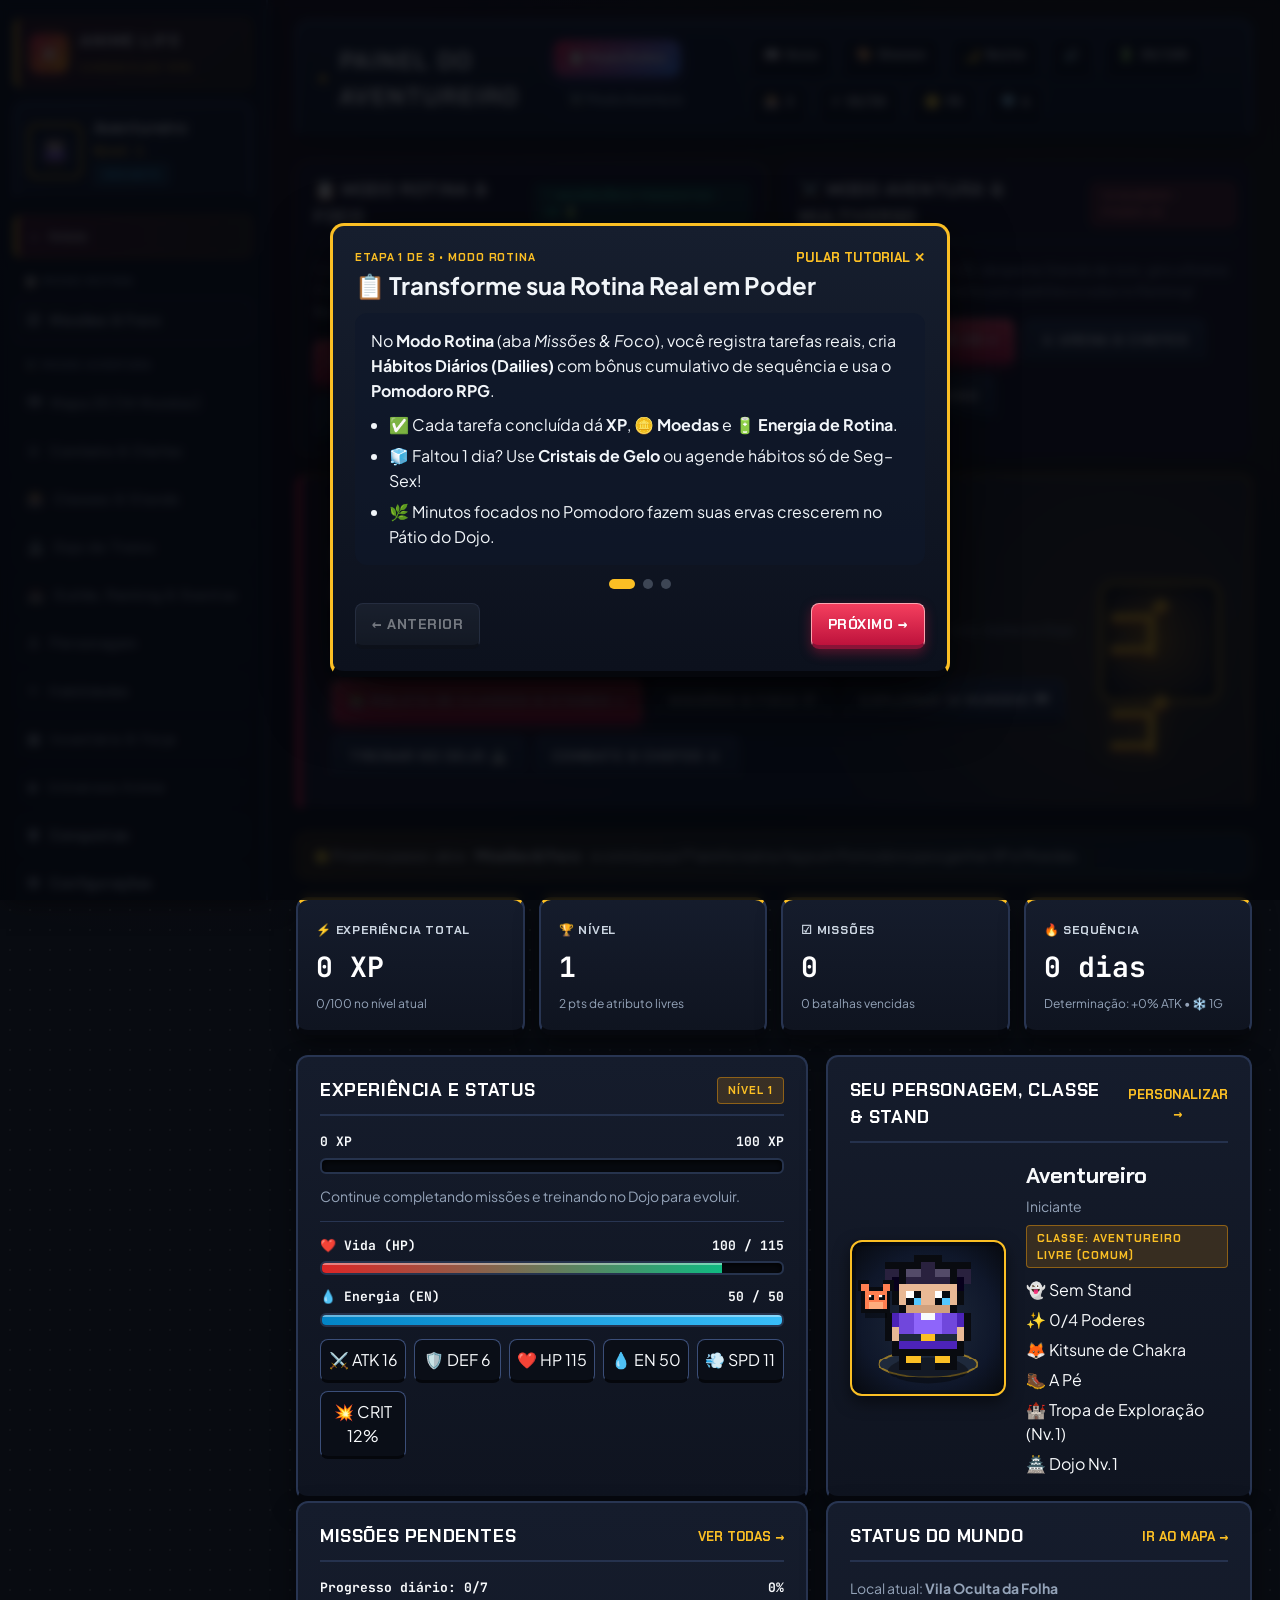
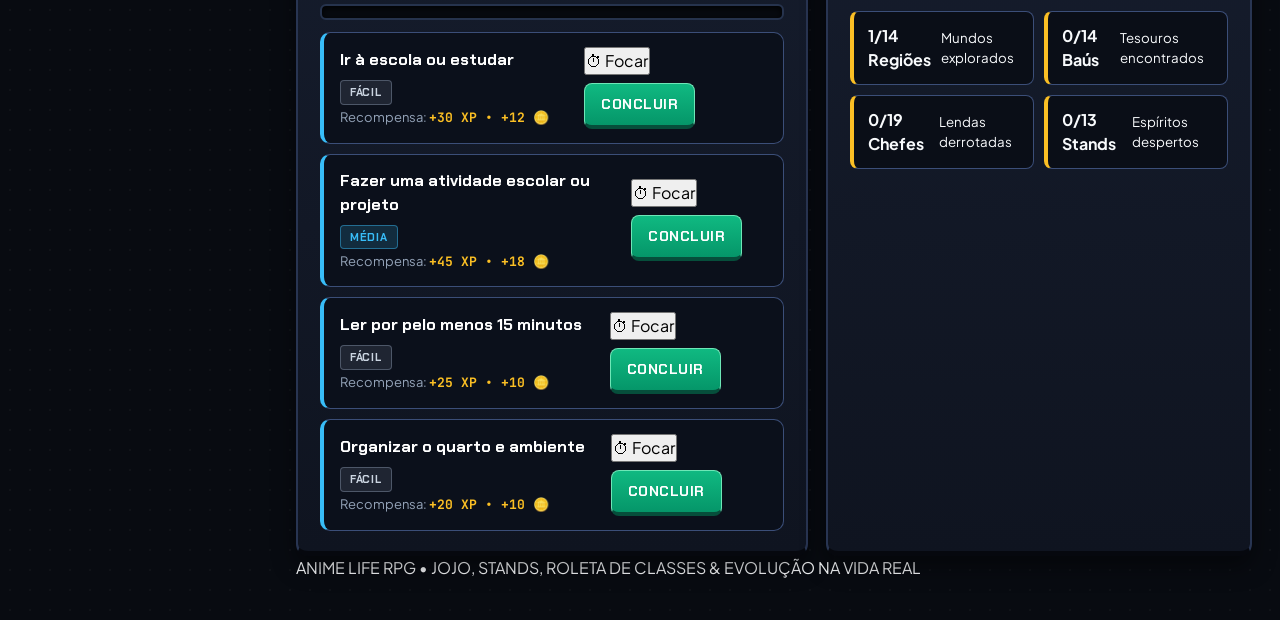
==== commit a0bcd83a: "Add files via upload" ====
--- a/index.html
+++ b/index.html
@@ -29,19 +29,22 @@
       </div>
     </div>
 
-    <nav class="navigation">
-      <button class="nav-btn active" data-page="home">⌂ <span>Início</span></button>
-      <button class="nav-btn" data-page="map">🗺 <span>Mapa 2D (11 Mundos)</span></button>
-      <button class="nav-btn" data-page="classes">🎰 <span>Classes & Stands</span></button>
-      <button class="nav-btn" data-page="dojo">🏯 <span>Dojo de Treino</span></button>
-      <button class="nav-btn" data-page="battle">⚔ <span>Combate & Chefes</span></button>
-      <button class="nav-btn" data-page="character">♙ <span>Personagem</span></button>
-      <button class="nav-btn" data-page="quests">☑ <span>Missões & Foco</span></button>
-      <button class="nav-btn" data-page="skills">✧ <span>Habilidades</span></button>
-      <button class="nav-btn" data-page="inventory">▣ <span>Inventário & Forja</span></button>
-      <button class="nav-btn" data-page="anime">◈ <span>Universos Anime</span></button>
-      <button class="nav-btn" data-page="achievements">♛ <span>Conquistas</span></button>
-      <button class="nav-btn" data-page="settings">⚙ <span>Configurações</span></button>
+    <nav class="navigation" id="mainSidebarNav">
+      <button class="nav-btn active" data-page="home" data-mode="all">⌂ <span>Início</span></button>
+      <div class="nav-group-label">📋 MODO ROTINA</div>
+      <button class="nav-btn" data-page="quests" data-mode="routine">☑ <span>Missões &amp; Foco</span></button>
+      <div class="nav-group-label">⚔️ MODO AVENTURA</div>
+      <button class="nav-btn" data-page="map" data-mode="adventure">🗺 <span>Mapa 2D (14 Mundos)</span></button>
+      <button class="nav-btn" data-page="battle" data-mode="adventure">⚔ <span>Combate &amp; Chefes</span></button>
+      <button class="nav-btn" data-page="classes" data-mode="adventure">🎰 <span>Classes &amp; Stands</span></button>
+      <button class="nav-btn" data-page="dojo" data-mode="adventure">🏯 <span>Dojo de Treino</span></button>
+      <button class="nav-btn" data-page="social" data-mode="adventure">🏰 <span>Guilda, Ranking &amp; Eventos</span></button>
+      <button class="nav-btn" data-page="character" data-mode="adventure">♙ <span>Personagem</span></button>
+      <button class="nav-btn" data-page="skills" data-mode="adventure">✧ <span>Habilidades</span></button>
+      <button class="nav-btn" data-page="inventory" data-mode="adventure">▣ <span>Inventário &amp; Forja</span></button>
+      <button class="nav-btn" data-page="anime" data-mode="adventure">◈ <span>Universos Anime</span></button>
+      <button class="nav-btn" data-page="achievements" data-mode="all">♛ <span>Conquistas</span></button>
+      <button class="nav-btn" data-page="settings" data-mode="all">⚙ <span>Configurações</span></button>
     </nav>
 
     <div class="sidebar-bottom">
@@ -56,9 +59,16 @@
         <small class="eyebrow" id="topEyebrow">SUA JORNADA COMEÇA AGORA</small>
         <h1 id="pageTitle">Painel do aventureiro</h1>
       </div>
+      <div class="mode-switcher-bar" id="modeSwitcherBar">
+        <button type="button" class="mode-tab-btn active" data-gamemode="routine">📋 Modo Rotina</button>
+        <button type="button" class="mode-tab-btn" data-gamemode="adventure">⚔️ Modo Aventura</button>
+      </div>
       <div class="top-resources">
         <button class="resource resource-btn hidden" id="installPwaBtn" title="Instalar Anime Life RPG no dispositivo">
           📲 <span>Instalar App</span>
+        </button>
+        <button class="resource resource-btn" id="helpTutorialBtn" title="Abrir Guia Rápido (3 Etapas)">
+          📖 <span>Guia</span>
         </button>
         <button class="resource resource-btn" id="quickThemeBtn" title="Alternar Tema Visual de Universo Anime">
           🎨 <span id="activeThemeBadge">Shonen</span>
@@ -69,6 +79,7 @@
         <button class="resource resource-btn" id="soundToggleBtn" title="Ativar/Desativar som">
           <span id="soundIcon">🔊</span>
         </button>
+        <div class="resource" title="Energia de Rotina (ganha em tarefas e Pomodoro para impulsionar a Aventura)">🔋 <span id="topRoutineEnergy">30/100</span></div>
         <div class="resource" title="Giros de Classe disponíveis">🎰 <span id="topSpins">3</span></div>
         <div class="resource" title="Energia de Combate">⚡ <span id="topEnergy">50/50</span></div>
         <div class="resource" title="Moedas">🪙 <span id="topCoins">0</span></div>
@@ -78,17 +89,43 @@
 
     <!-- INÍCIO -->
     <section class="page active" id="page-home">
+      <div class="mode-hub-grid" id="homeModeHub">
+        <div class="mode-hub-card active" id="homeRoutineHub">
+          <div class="panel-heading">
+            <div><span class="eyebrow">MODO 1 • PRODUTIVIDADE REAL</span><h3>📋 Modo Rotina &amp; Foco</h3></div>
+            <span class="rarity-badge rarity-uncommon" id="routineModeSummaryBadge">0 Tarefas Hoje</span>
+          </div>
+          <p class="muted">Conclua tarefas reais, mantenha hábitos diários (Streaks) e use o Pomodoro RPG para ganhar <strong>+XP</strong>, <strong>+Moedas</strong> e <strong>🔋 Energia de Rotina</strong>!</p>
+          <div class="banner-actions">
+            <button class="primary-btn" data-goto="quests">☑ Ir para Tarefas &amp; Pomodoro →</button>
+            <button class="secondary-btn" id="useRoutineBurstBtn">🔋 Converter 20 Energia em +10% Bônus / Cura</button>
+          </div>
+        </div>
+        <div class="mode-hub-card" id="homeAdventureHub">
+          <div class="panel-heading">
+            <div><span class="eyebrow">MODO 2 • EXPLORAÇÃO &amp; COMBATE</span><h3>⚔️ Modo Aventura &amp; Multiverso</h3></div>
+            <span class="rarity-badge rarity-mythic" id="adventureModeSummaryBadge">14 Mundos</span>
+          </div>
+          <p class="muted">Explore 14 universos em 2D, desperte Stands de JoJo, gire a Roleta de Classes, enfrente Chefes por padrões e suba no Ranking!</p>
+          <div class="banner-actions">
+            <button class="primary-btn" data-goto="map">🗺 Explorar Mapa 2D →</button>
+            <button class="secondary-btn" data-goto="battle">⚔ Arena &amp; Chefes</button>
+            <button class="secondary-btn" data-goto="social">🏰 Guilda &amp; Ranking</button>
+          </div>
+        </div>
+      </div>
+
       <div class="welcome-banner">
         <div>
           <span class="tag" id="homeBannerTag">SISTEMA DE PROGRESSÃO • DIA 1</span>
           <h2>Desperte seu Stand.<br>Domine o Multiverso.</h2>
-          <p>Transforme sua rotina real em poder: complete hábitos e sessões de foco, desperte Stands de JoJo, treine no Dojo e explore 11 mundos de anime.</p>
+          <p>Transforme sua rotina real em poder: complete hábitos e sessões de foco, desperte Stands de JoJo, treine no Dojo e explore 14 mundos de anime.</p>
           <div class="banner-actions">
-            <button class="primary-btn" data-goto="classes">🎰 Roleta de Classes & Stands →</button>
-            <button class="secondary-btn" data-goto="quests">Missões & Foco ⏱</button>
-            <button class="secondary-btn" data-goto="map">Explorar 11 Mundos 🗺</button>
+            <button class="primary-btn" data-goto="classes">🎰 Roleta de Classes &amp; Stands →</button>
+            <button class="secondary-btn" data-goto="quests">Missões &amp; Foco ⏱</button>
+            <button class="secondary-btn" data-goto="map">Explorar 14 Mundos 🗺</button>
             <button class="secondary-btn" data-goto="dojo">Treinar no Dojo 🏯</button>
-            <button class="secondary-btn" data-goto="battle">Combate & Chefes ⚔</button>
+            <button class="secondary-btn" data-goto="battle">Combate &amp; Chefes ⚔</button>
           </div>
         </div>
         <div class="banner-symbol">ゴゴ</div>
@@ -172,12 +209,12 @@
       </div>
     </section>
 
-    <!-- MAPA 2D (11 MUNDOS) -->
+    <!-- MAPA 2D (14 MUNDOS) -->
     <section class="page" id="page-map">
       <div class="section-intro">
-        <span class="eyebrow">MUNDO ABERTO 2D • 11 REGIÕES DE ANIME COM IDENTIDADE PRÓPRIA</span>
-        <h2>Mapa do Multiverso</h2>
-        <p>Explore 11 mundos exclusivos (de Konoha e Cairo Bizarro até Central City, Shiganshina e a Torre Celestial), fale com Mestres e enfrente Chefes!</p>
+        <span class="eyebrow">MUNDO ABERTO 2D • 14 REGIÕES DE ANIME, RIOS, PONTES E ÁREAS SECRETAS</span>
+        <h2>Mapa do Multiverso (14 Mundos)</h2>
+        <p>Explore 14 mundos exclusivos (de Konoha e Cairo até Wano, Reino do Trevo e Ilha Jeju), atravesse pontes, descubra passagens secretas e enfrente Chefes!</p>
       </div>
 
       <div class="panel map-panel">
@@ -189,8 +226,17 @@
           <div class="map-zone-selector" id="zoneTravelButtons"></div>
         </div>
 
-        <div class="map-frame">
+        <div class="map-frame" id="mapFrameWrap">
           <canvas id="gameMap" width="960" height="576" tabindex="0"></canvas>
+          <div class="mobile-controls-overlay" id="mobileControlsOverlay">
+            <div class="virtual-joystick" id="mobileMapJoystick" aria-label="Joystick virtual">
+              <div class="joystick-knob" id="joystickKnob"></div>
+            </div>
+            <div class="mobile-action-cluster">
+              <button type="button" class="primary-btn mobile-pad-btn" id="mobileMapInteractBtn">E • Interagir</button>
+              <button type="button" class="stand-btn mobile-pad-btn" id="mobileMapAuraBtn">Q • Aura/Stand</button>
+            </div>
+          </div>
         </div>
 
         <div class="map-actions">
@@ -200,14 +246,15 @@
           <button class="secondary-btn" id="mapDojoBtn">🏯 Entrar no Meu Dojo</button>
           <button class="secondary-btn" id="mapBattleBtn">⚔ Procurar Inimigo</button>
           <button class="secondary-btn" id="mapHealBtn">🍙 Descansar (100% HP/EN)</button>
-        </div>
-
-        <div id="mapMessage" class="map-message">Explore o mapa! Inimigos patrulham os caminhos e os Mestres têm diálogos e missões próprias.</div>
+          <button class="secondary-btn" id="toggleTouchControlsBtn">🕹️ Joystick Mobile</button>
+        </div>
+
+        <div id="mapMessage" class="map-message">Explore o mapa! Inimigos patrulham os caminhos, atravesse pontes e procure passagens secretas ao nordeste.</div>
 
         <div class="map-controls">
-          <div><strong>Movimentação e Câmera</strong><p>WASD, Setas ou clique/toque no mapa. O Mini-mapa no canto superior direito mostra toda a região.</p></div>
-          <div><strong>Interação (Tecla E)</strong><p>Abre o diálogo com Mestres, coleta baús dourados, entra no Dojo, usa portais ou inicia combate.</p></div>
-          <div><strong>11 Mundos & Segredos</strong><p>Desbloqueie novos mundos subindo de nível. Cada região tem música ambiente, baú exclusivo e Chefe!</p></div>
+          <div><strong>Movimentação e Montarias</strong><p>WASD, Setas, toque ou Joystick Virtual. Equipar uma Montaria aumenta sua velocidade no mapa!</p></div>
+          <div><strong>Interação (Tecla E)</strong><p>Fale com Mestres, colete baús dourados e relíquias secretas, entre no Dojo ou use portais.</p></div>
+          <div><strong>14 Mundos &amp; Áreas Secretas</strong><p>Cada mundo conta com ponte sobre o rio e passagem discreta no topo leste guardando tesouros ou Chefes Secretos!</p></div>
         </div>
       </div>
     </section>
@@ -228,6 +275,7 @@
             <h3>🎰 Roleta de Classes de Combate</h3>
           </div>
           <div class="roulette-counters">
+            <span class="rarity-badge rarity-rare" id="classPityBadge">✨ Sorte Acumulada: 0/10</span>
             <span class="rarity-badge rarity-legendary" id="classSpinsBadge">🎰 3 Giros Grátis</span>
             <span class="rarity-badge rarity-epic" id="unlockedClassesCountBadge">1/16 Classes</span>
           </div>
@@ -309,10 +357,23 @@
       <div class="panel">
         <div class="panel-heading">
           <div>
+            <span class="eyebrow">ARCO ESPECIAL JOJO'S BIZARRE ADVENTURE</span>
+            <h3>⭐ Missões do Universo JoJo &amp; Histórico de Stands</h3>
+          </div>
+          <span class="tag">FLECHAS &amp; REQUIEM</span>
+        </div>
+        <div id="jojoQuestsList" class="quest-list"></div>
+        <h4 style="margin:14px 0 8px;">📜 Histórico de Despertares de Stands</h4>
+        <div id="standRollHistoryList" class="history-list"></div>
+      </div>
+
+      <div class="panel">
+        <div class="panel-heading">
+          <div>
             <span class="eyebrow">ENCICLOPÉDIA BIZARRA</span>
-            <h3>Stands Disponíveis, Raridades & Habilidades Únicas</h3>
-          </div>
-          <span class="tag">EQUIPE SEU STAND FAVORITO</span>
+            <h3>Stands Disponíveis, Evoluções Requiem &amp; Habilidades Únicas</h3>
+          </div>
+          <span class="tag">EQUIPE E EVOLUA SEU STAND</span>
         </div>
         <div id="standsGrid" class="skills-grid"></div>
       </div>
@@ -365,7 +426,15 @@
       <div class="panel">
         <div class="panel-heading">
           <div>
-            <span class="eyebrow">NPCs TREINADORES & DESAFIOS ESPECIAIS</span>
+            <span class="eyebrow">EVOLUÇÃO DO DOJO &amp; TÉCNICAS SECRETAS</span>
+            <h3>🏅 Técnicas Desbloqueáveis do Dojo</h3>
+          </div>
+          <span class="rarity-badge rarity-legendary" id="dojoLevelBadge">🏯 Dojo Nv. 1</span>
+        </div>
+        <div id="dojoTechniquesList" class="skills-grid" style="margin-bottom:14px;"></div>
+        <div class="panel-heading">
+          <div>
+            <span class="eyebrow">NPCs TREINADORES &amp; DESAFIOS ESPECIAIS</span>
             <h3>🧙 Missões de Treinamento do Dojo</h3>
           </div>
           <span class="tag">RECOMPENSAS E GIROS</span>
@@ -584,7 +653,7 @@
 
           <div class="form-two-cols">
             <div>
-              <label class="field-label" for="hairStyle">Penteado de Anime (12 Estilos)</label>
+              <label class="field-label" for="hairStyle">Penteado de Anime (16 Estilos)</label>
               <select id="hairStyle">
                 <option value="spiky">Espetado Shonen (Protagonista)</option>
                 <option value="short">Curto Militar / Ninja</option>
@@ -598,10 +667,14 @@
                 <option value="super_spiky">Super Aura Espetada (Saiyajin) [Lendário]</option>
                 <option value="bowl">Corte Tigela (Fera Verde) [Incomum]</option>
                 <option value="cursed_fade">Franja Feiticeiro (Jujutsu) [Raro]</option>
+                <option value="levi_undercut">Undercut Tropa (Capitão Levi) [Épico]</option>
+                <option value="dual_color">Bicolor Metade-Metade (Shoto) [Raro]</option>
+                <option value="braid_alchemy">Trança &amp; Antena (Edward Elric) [Raro]</option>
+                <option value="killua_fluffy">Arrepiado Zoldyck (Killua) [Épico]</option>
               </select>
             </div>
             <div>
-              <label class="field-label" for="outfitStyle">Modelo de Roupa & Raridade (10 Trajes)</label>
+              <label class="field-label" for="outfitStyle">Modelo de Roupa &amp; Raridade (14 Trajes)</label>
               <select id="outfitStyle">
                 <option value="classic">[Comum] Túnica de Aventureiro</option>
                 <option value="casual">[Comum] Moletom Urbano Casual</option>
@@ -610,8 +683,12 @@
                 <option value="gi">[Rara] Gi de Combate Marcial</option>
                 <option value="haori">[Épica] Haori de Caçador de Onis</option>
                 <option value="coat">[Épica] Casaco de Capitão Shinigami</option>
+                <option value="survey_cloak">[Épica] Capa Tropa de Exploração (AoT)</option>
+                <option value="alchemist_coat">[Épica] Sobretudo Alquimista Estatal</option>
+                <option value="hunter_vest">[Rara] Traje Hunter Zoldyck</option>
                 <option value="jojo_coat">[Lendária] Sobretudo Bizarro (Jotaro)</option>
                 <option value="akatsuki">[Lendária] Manto das Nuvens Vermelhas</option>
+                <option value="monarch_cloak">[Mítica] Manto do Monarca das Sombras</option>
                 <option value="cosmic_armor">[Mítica] Armadura Cósmica Divina</option>
               </select>
             </div>
@@ -619,23 +696,44 @@
 
           <div class="form-two-cols">
             <div>
-              <label class="field-label" for="accessoryStyle">Acessório & Raridade (10 Opções)</label>
+              <label class="field-label" for="accessoryStyle">Acessório &amp; Raridade (14 Opções)</label>
               <select id="accessoryStyle">
                 <option value="none">Nenhum Acessório</option>
                 <option value="headband">[Comum] Bandana Ninja</option>
                 <option value="glasses">[Incomum] Óculos Escuros / Scouter</option>
                 <option value="earrings">[Rara] Brincos Hanafuda / Potara</option>
                 <option value="strawhat">[Rara] Chapéu de Palha Pirata</option>
+                <option value="cursed_blindfold">[Rara] Venda Jujutsu Preta (Gojo)</option>
                 <option value="scarf">[Épica] Cachecol de Dragão</option>
                 <option value="mask">[Épica] Máscara Anbu / Hollow</option>
+                <option value="anbu_mask">[Épica] Máscara Kitsune ANBU</option>
                 <option value="jojo_hat">[Lendária] Chapéu Bizarro Dourado</option>
                 <option value="cape">[Lendária] Capa Real de Herói</option>
+                <option value="energy_cape">[Lendária] Capa Dimensional Sombria</option>
+                <option value="demon_horns">[Mítica] Chifres Onigashima / Oni</option>
                 <option value="halo">[Mítica] Coroa / Auréola Divina</option>
               </select>
             </div>
+            <div>
+              <label class="field-label" for="activeAuraStyleSelect">Aura Especial de Combate</label>
+              <select id="activeAuraStyleSelect">
+                <option value="auto">✨ Automática da Classe Equipada</option>
+                <option value="#facc15">🔥 Aura Dourada Super Saiyajin</option>
+                <option value="#a855f7">👻 Aura Estelar Star Platinum</option>
+                <option value="#38bdf8">👑 Aura Ciano Monarca das Sombras</option>
+                <option value="#ef4444">☁️ Aura Carmesim Akatsuki / Kagura</option>
+                <option value="#10b981">☀️ Aura Esmeralda Hamon / Deku</option>
+              </select>
+            </div>
+          </div>
+
+          <div class="form-two-cols">
             <div>
               <label class="field-label" for="hairColor">Cor do cabelo</label>
               <input type="color" id="hairColor" value="#29213e">
+            </div>
+            <div style="display:flex;flex-direction:column;justify-content:flex-end;">
+              <div id="companionUpgradeBox" class="progression-hint-bar" style="margin:0;">🐾 Companheiro em treinamento</div>
             </div>
           </div>
 
@@ -666,6 +764,7 @@
             </div>
           </div>
 
+          <div class="progression-hint-bar hidden" id="charPreviewNotice" style="margin:10px 0;"></div>
           <button class="primary-btn full-btn" id="saveCharacter">Salvar personagem</button>
         </div>
       </div>
@@ -954,6 +1053,71 @@
       <div id="achievementsList" class="achievement-list"></div>
     </section>
 
+    <!-- GUILDAS, MONTARIAS, COMPANHEIROS, RANKING & EVENTOS -->
+    <section class="page" id="page-social">
+      <div class="section-intro">
+        <span class="eyebrow">SISTEMAS COMPLEMENTARES DO RPG • PROGRESSÃO SOCIAL E SAZONAL</span>
+        <h2>🏰 Guildas, Montarias, Ranking &amp; Eventos</h2>
+        <p>Participe ou crie sua Guilda, desbloqueie Montarias para explorar mais rápido, evolua Companheiros de combate, enfrente Eventos Sazonais e suba ao Top 1 do Ranking!</p>
+      </div>
+
+      <!-- EVENTOS TEMPORÁRIOS -->
+      <div class="panel" id="activeEventBox"></div>
+
+      <!-- GUILDAS -->
+      <div class="content-grid">
+        <div class="panel">
+          <div class="panel-heading">
+            <div><span class="eyebrow">ORDEM &amp; BÔNUS PASSIVO</span><h3>🏰 Sua Guilda</h3></div>
+            <span class="rarity-badge rarity-legendary" id="guildLevelTag">Guilda Nv. 1</span>
+          </div>
+          <div id="guildOverviewBox"></div>
+          <div class="custom-quest-form" style="margin-top:12px;">
+            <input id="customGuildNameInput" maxlength="24" placeholder="Fundar Guilda Própria (ex: Cavaleiros Z)">
+            <button class="primary-btn" id="createCustomGuildBtn">Criar Guilda (100 🪙)</button>
+          </div>
+          <div class="anime-presets-bar" id="guildSelectorBar" style="margin-top:10px;"></div>
+        </div>
+
+        <div class="panel">
+          <div class="panel-heading">
+            <div><span class="eyebrow">COOPERAÇÃO DIÁRIA</span><h3>📜 Missões da Guilda</h3></div>
+            <span class="tag">XP DE GUILDA &amp; GIROS</span>
+          </div>
+          <div id="guildMissionsList" class="quest-list"></div>
+        </div>
+      </div>
+
+      <!-- MONTARIAS -->
+      <div class="panel">
+        <div class="panel-heading">
+          <div>
+            <span class="eyebrow">EXPLORAÇÃO ACELERADA NO MAPA 2D &amp; ATRIBUTOS</span>
+            <h3>🐉 Montarias de Anime</h3>
+          </div>
+          <span class="tag" id="activeMountTag">A Pé</span>
+        </div>
+        <div id="mountsGrid" class="skills-grid"></div>
+      </div>
+
+      <!-- RANKING DO MULTIVERSO -->
+      <div class="panel">
+        <div class="panel-heading">
+          <div>
+            <span class="eyebrow">HALL DA FAMA DOS CAÇADORES</span>
+            <h3>🏆 Ranking do Multiverso</h3>
+          </div>
+          <div class="filter-bar" id="rankingTabBar" style="margin:0;">
+            <button class="filter-pill active" data-action="rank-tab" data-id="level">Nível</button>
+            <button class="filter-pill" data-action="rank-tab" data-id="power">Poder Total</button>
+            <button class="filter-pill" data-action="rank-tab" data-id="bosses">Chefes</button>
+            <button class="filter-pill" data-action="rank-tab" data-id="achievements">Conquistas</button>
+          </div>
+        </div>
+        <div id="rankingList" class="quest-list"></div>
+      </div>
+    </section>
+
     <!-- CONFIGURAÇÕES -->
     <section class="page" id="page-settings">
       <div class="section-intro">
@@ -986,6 +1150,13 @@
             <option value="night">Sempre Noite Estrelada</option>
           </select>
 
+          <label class="field-label" for="gfxQualitySelect">⚡ Qualidade Gráfica &amp; Desempenho (PC Fraco / Celular)</label>
+          <select id="gfxQualitySelect">
+            <option value="high">Alta (60 FPS • Partículas Completas &amp; Brilhos)</option>
+            <option value="medium">Média (30 FPS • Equilibrado para Celulares)</option>
+            <option value="low">Leve / Economia (20 FPS • Mínimo de Partículas)</option>
+          </select>
+
           <label class="field-label" style="margin-top:14px;">🎨 Temas Visuais de Universos de Anime</label>
           <div class="anime-presets-bar" id="themeSelectorGrid">
             <button type="button" class="secondary-btn theme-select-btn" data-theme="default_shonen">🔥 Shonen Clássico</button>
@@ -997,18 +1168,45 @@
         </div>
 
         <div class="panel settings-panel">
-          <h3>Salvar e Restaurar Progresso</h3>
-          <p class="muted">Seu progresso (Classes, Stands, Dojo e Equipamentos) é salvo automaticamente com até 3 cópias de segurança locais.</p>
-          <div class="settings-btn-row">
-            <button class="primary-btn" id="exportSave">⬇ Exportar salvamento (.json)</button>
-            <label class="secondary-btn import-label">⬆ Importar salvamento<input type="file" id="importSave" accept=".json,application/json"></label>
-            <button class="secondary-btn" id="restoreBackupBtn">↩ Restaurar Backup Automático</button>
+          <h3>Perfis, Sincronização &amp; Backups</h3>
+          <p class="muted">Seu progresso é protegido contra falhas, atualizado sem perda de dados e validado por assinatura de integridade.</p>
+
+          <label class="field-label" for="profileSlotSelect">👤 Conta / Slot Local de Salvamento</label>
+          <select id="profileSlotSelect">
+            <option value="slot1">Slot 1 — Aventureiro Principal</option>
+            <option value="slot2">Slot 2 — Herói Secundário</option>
+            <option value="slot3">Slot 3 — Save Extra / Amigo</option>
+          </select>
+
+          <div class="settings-btn-row" style="margin-top:10px;">
+            <button class="primary-btn" id="exportSave">⬇ Exportar (.json)</button>
+            <label class="secondary-btn import-label">⬆ Importar<input type="file" id="importSave" accept=".json,application/json"></label>
+            <button class="secondary-btn" id="restoreBackupBtn">↩ Backup Automático</button>
           </div>
           <p class="muted" id="backupStatusText" style="margin-top:10px;font-size:13px;">Nenhum backup registrado ainda.</p>
+
+          <div style="margin-top:14px;padding-top:12px;border-top:1px solid var(--line);">
+            <label class="field-label" style="margin-top:0;">📱 Continuar em Outro Dispositivo (Código com Validação)</label>
+            <div class="settings-btn-row">
+              <button class="secondary-btn" id="copySyncCodeBtn">📋 Gerar &amp; Copiar Código</button>
+            </div>
+            <input id="syncCodeInput" placeholder="Cole aqui o código ALR7|... de outro PC/celular" style="margin-top:8px;">
+            <button class="primary-btn full-btn" id="applySyncCodeBtn" style="margin-top:8px;">📲 Carregar Código entre Dispositivos</button>
+          </div>
+
+          <div style="margin-top:14px;padding-top:12px;border-top:1px solid var(--line);">
+            <label class="field-label" for="cloudSyncUrlInput" style="margin-top:0;">☁️ Endpoint de Nuvem Opcional (REST Webhook)</label>
+            <input id="cloudSyncUrlInput" placeholder="Opcional: URL HTTPS para sincronizar JSON na nuvem">
+            <div class="settings-btn-row" style="margin-top:8px;">
+              <button class="secondary-btn" id="pushCloudBtn">☁️ Enviar à Nuvem</button>
+              <button class="secondary-btn" id="pullCloudBtn">⬇ Baixar da Nuvem</button>
+            </div>
+            <small class="muted" id="cloudSyncStatusText">Modo Offline Local + Código entre Dispositivos ativo.</small>
+          </div>
 
           <div class="danger-zone-box">
             <h4>Zona de Perigo</h4>
-            <p class="muted">Apaga todo o progresso salvo neste navegador e reinicia a jornada do nível 1.</p>
+            <p class="muted">Apaga apenas o progresso do slot atual neste navegador e reinicia do nível 1.</p>
             <button class="danger-btn" id="resetGame">Reiniciar progresso</button>
           </div>
         </div>
@@ -1042,38 +1240,47 @@
   </div>
 </div>
 
-<!-- MODAL DE TUTORIAL -->
+<!-- MODAL DE TUTORIAL INTERATIVO (3 ETAPAS) -->
 <div id="tutorialModal" class="modal-overlay hidden">
-  <div class="modal-card">
-    <span class="eyebrow">BEM-VINDO AO MULTIVERSO</span>
-    <h2>Guia Rápido — Anime Life RPG</h2>
-    <div class="tutorial-steps">
-      <div class="tutorial-step">
-        <span class="step-num">1</span>
-        <div>
-          <strong>🎰 Roleta de Classes (7 Raridades) & 👻 Stands de JoJo</strong>
-          <p>Acesse a aba <em>Classes & Stands</em> para girar a roleta de classes (Comum a Secreta) e usar a <em>Flecha Requiem</em> para despertar Stands como Star Platinum, The World e Killer Queen!</p>
-        </div>
-      </div>
-      <div class="tutorial-step">
-        <span class="step-num">2</span>
-        <div>
-          <strong>🏯 Dojo de Treinamento Ativo & ⏱️ Foco Pomodoro</strong>
-          <p>Treine Força, Defesa, Velocidade, Energia e Habilidades no <em>Dojo Dimensional</em>, golpeie os alvos e use o <em>Pomodoro RPG</em> nas suas tarefas reais.</p>
-        </div>
-      </div>
-      <div class="tutorial-step">
-        <span class="step-num">3</span>
-        <div>
-          <strong>🗺️ 11 Mundos Exploráveis & 👑 Chefes Multi-Fase</strong>
-          <p>Viaje da Vila Ninja até o Cairo Bizarro, Central City e Shiganshina! Enfrente Chefes com 2 fases de combate, Masmorras por ondas e drops lendários.</p>
-        </div>
-      </div>
+  <div class="modal-card tutorial-stepper-card">
+    <div style="display:flex;justify-content:space-between;align-items:center;gap:12px;">
+      <span class="eyebrow" id="tutStepEyebrow">ETAPA 1 DE 3 • MODO ROTINA</span>
+      <button type="button" class="text-btn" id="tutSkipBtn">Pular Tutorial ✕</button>
     </div>
-    <button class="primary-btn full-btn" id="closeTutorialBtn">Começar Aventura! ✦</button>
+    <h2 id="tutStepTitle">Bem-vindo ao Anime Life RPG!</h2>
+    <div class="tutorial-step-body" id="tutStepBody"></div>
+    <div class="tut-dots-row" id="tutStepDots">
+      <span class="tut-dot active"></span>
+      <span class="tut-dot"></span>
+      <span class="tut-dot"></span>
+    </div>
+    <div class="npc-dialog-actions" style="display:flex;gap:10px;justify-content:space-between;margin-top:14px;">
+      <button type="button" class="secondary-btn" id="tutPrevBtn" disabled>← Anterior</button>
+      <button type="button" class="primary-btn" id="tutNextBtn">Próximo →</button>
+      <button type="button" class="ultimate-btn hidden" id="closeTutorialBtn">Começar Aventura! ✦</button>
+    </div>
   </div>
 </div>
 
+<!-- OVERLAY DE CELEBRAÇÃO DE RARIDADE (ROLETA & STANDS) -->
+<div id="rarityCelebrationOverlay" class="modal-overlay hidden">
+  <div class="modal-card rarity-celebration-card" id="rarityCelebrationCard">
+    <div class="celebration-rays"></div>
+    <span class="rarity-badge" id="celebRarityBadge">LENDÁRIA</span>
+    <div class="celeb-icon" id="celebIcon">👑</div>
+    <h2 id="celebTitle">Nova Classe Obtida!</h2>
+    <p class="muted" id="celebDesc"></p>
+    <button type="button" class="primary-btn full-btn" id="closeCelebrationBtn">Incrível! Equipar &amp; Continuar ✦</button>
+  </div>
+</div>
+
+<!-- OVERLAY FLUTUANTE DE LEVEL UP -->
+<div id="levelUpOverlay" class="levelup-banner hidden">
+  <strong id="levelUpOverlayTitle">🌟 SUBIU PARA O NÍVEL 2!</strong>
+  <small id="levelUpOverlaySub">+3 Pontos • +1 Giro • +5 Gemas</small>
+</div>
+
+<div id="rewardToastStack" class="reward-toast-stack"></div>
 <div id="toast" class="toast"></div>
 <script src="script.js"></script>
 </body>
--- a/style.css
+++ b/style.css
@@ -1570,7 +1570,8 @@
   flex-wrap: wrap;
 }
 
-.zone-chip {
+.zone-chip,
+.zone-pill {
   padding: 6px 11px;
   border-radius: 6px;
   border: 1px solid var(--border-strong);
@@ -1585,10 +1586,17 @@
 }
 
 .zone-chip.active,
-.zone-chip:hover:not(:disabled) {
+.zone-chip:hover:not(:disabled),
+.zone-pill.active,
+.zone-pill:hover:not(:disabled) {
   border-color: var(--gold);
-  background: #1e293b;
+  background: linear-gradient(135deg, #1e293b 0%, #312e81 100%);
   color: #ffffff;
+}
+
+.zone-pill:disabled {
+  opacity: 0.48;
+  cursor: not-allowed;
 }
 
 .map-actions {
@@ -2047,3 +2055,429 @@
   .quest-Creator { grid-template-columns: 1fr; }
   .heatmap-grid { grid-template-columns: repeat(7, 1fr); }
 }
+
+/* =========================================================
+   MELHORIAS VISUAIS, MODOS, TUTORIAL, CELEBRAÇÕES E MOBILE
+========================================================= */
+
+@keyframes pageFadeIn {
+  from { opacity: 0; transform: translateY(6px); }
+  to   { opacity: 1; transform: translateY(0); }
+}
+
+.page.active {
+  animation: pageFadeIn 0.22s ease-out;
+}
+
+body.gfx-low *,
+body.gfx-low *::before,
+body.gfx-low *::after {
+  animation-duration: 0.01ms !important;
+  transition-duration: 0.01ms !important;
+}
+
+.nav-group-label {
+  font-size: 11px;
+  font-weight: 800;
+  letter-spacing: 0.08em;
+  color: var(--muted);
+  padding: 10px 10px 4px;
+  text-transform: uppercase;
+  opacity: 0.78;
+}
+
+.nav-btn.mode-highlighted {
+  border-color: rgba(149, 101, 255, 0.32);
+}
+
+.nav-btn.mode-secondary {
+  opacity: 0.72;
+}
+
+.mode-switcher-bar {
+  display: inline-flex;
+  gap: 6px;
+  padding: 4px;
+  background: rgba(15, 23, 42, 0.85);
+  border: 1px solid var(--line);
+  border-radius: 12px;
+  flex-wrap: wrap;
+}
+
+.mode-tab-btn {
+  border: none;
+  background: transparent;
+  color: var(--muted);
+  font-weight: 700;
+  font-size: 13px;
+  padding: 8px 14px;
+  border-radius: 9px;
+  cursor: pointer;
+  transition: background 0.18s, color 0.18s, transform 0.14s;
+}
+
+.mode-tab-btn.active {
+  background: linear-gradient(135deg, var(--purple, #9565ff), #3b82f6);
+  color: #ffffff;
+  box-shadow: 0 4px 14px rgba(149, 101, 255, 0.35);
+}
+
+.mode-hub-grid {
+  display: grid;
+  grid-template-columns: repeat(2, minmax(0, 1fr));
+  gap: 14px;
+  margin-bottom: 16px;
+}
+
+.mode-hub-card {
+  background: var(--card, rgba(21, 18, 34, 0.92));
+  border: 1px solid var(--line);
+  border-radius: 16px;
+  padding: 16px 18px;
+  transition: border-color 0.2s, box-shadow 0.2s, transform 0.2s;
+}
+
+.mode-hub-card.active {
+  border-color: var(--gold, #f6c453);
+  box-shadow: 0 0 0 1px rgba(246, 196, 83, 0.25), 0 10px 26px rgba(0, 0, 0, 0.35);
+}
+
+@keyframes xpFlashPulse {
+  0%   { box-shadow: 0 0 0 0 rgba(99, 230, 164, 0.8); filter: brightness(1.35); }
+  100% { box-shadow: 0 0 18px 4px rgba(99, 230, 164, 0); filter: brightness(1); }
+}
+
+.progress-fill.xp-flash-pulse {
+  animation: xpFlashPulse 0.7s ease-out;
+}
+
+.tut-dots-row {
+  display: flex;
+  justify-content: center;
+  gap: 8px;
+  margin: 14px 0 4px;
+}
+
+.tut-dot {
+  width: 10px;
+  height: 10px;
+  border-radius: 999px;
+  background: rgba(148, 163, 184, 0.35);
+  transition: width 0.2s, background 0.2s;
+}
+
+.tut-dot.active {
+  width: 26px;
+  background: var(--gold, #f6c453);
+}
+
+.tutorial-step-body {
+  background: rgba(15, 23, 42, 0.65);
+  border: 1px solid var(--line);
+  border-radius: 12px;
+  padding: 16px;
+  margin-top: 10px;
+  line-height: 1.55;
+}
+
+.levelup-banner {
+  position: fixed;
+  top: 76px;
+  left: 50%;
+  transform: translateX(-50%);
+  z-index: 1200;
+  background: linear-gradient(135deg, #f59e0b, #d97706);
+  color: #090b10;
+  padding: 12px 24px;
+  border-radius: 14px;
+  border: 2px solid #fef08a;
+  box-shadow: 0 14px 36px rgba(245, 158, 11, 0.45);
+  display: flex;
+  flex-direction: column;
+  align-items: center;
+  gap: 2px;
+  pointer-events: none;
+  animation: pageFadeIn 0.25s ease-out;
+}
+
+.rarity-celebration-card {
+  position: relative;
+  overflow: hidden;
+  text-align: center;
+  max-width: 440px;
+  border: 2px solid var(--gold, #f6c453);
+}
+
+.rarity-celebration-card.tier-mythic,
+.rarity-celebration-card.tier-secret {
+  border-color: #54d9f5;
+  box-shadow: 0 0 40px rgba(84, 217, 245, 0.45);
+}
+
+.celeb-icon {
+  font-size: 54px;
+  margin: 12px 0 6px;
+}
+
+.reward-toast-stack {
+  position: fixed;
+  right: 16px;
+  bottom: 18px;
+  z-index: 1150;
+  display: flex;
+  flex-direction: column;
+  gap: 8px;
+  max-width: 340px;
+  pointer-events: none;
+}
+
+.reward-toast-card {
+  background: rgba(15, 23, 42, 0.96);
+  border: 1px solid rgba(149, 101, 255, 0.55);
+  border-left: 4px solid var(--gold, #f6c453);
+  color: #f8fafc;
+  padding: 10px 14px;
+  border-radius: 11px;
+  box-shadow: 0 10px 26px rgba(0, 0, 0, 0.45);
+  font-size: 13.5px;
+  line-height: 1.4;
+  animation: pageFadeIn 0.2s ease-out;
+}
+
+.map-frame {
+  position: relative;
+}
+
+.map-frame canvas {
+  max-width: 100%;
+  height: auto;
+  display: block;
+}
+
+.modal-overlay {
+  position: fixed;
+  inset: 0;
+  background: rgba(4, 6, 12, 0.84);
+  backdrop-filter: blur(5px);
+  display: flex;
+  align-items: center;
+  justify-content: center;
+  z-index: 1200;
+  padding: 18px;
+}
+
+.modal-overlay.hidden {
+  display: none !important;
+}
+
+.modal-card {
+  width: 100%;
+  max-width: 620px;
+  max-height: 90vh;
+  overflow-y: auto;
+  background: linear-gradient(180deg, #161e2e 0%, #0c111d 100%);
+  border: 3px solid var(--gold, #f6c453);
+  border-bottom: 6px solid #05070c;
+  border-radius: 14px;
+  padding: 22px;
+  box-shadow: 0 24px 60px rgba(0, 0, 0, 0.88);
+  color: var(--text-main, #f1f5f9);
+}
+
+#tutStepEyebrow {
+  display: inline-block !important;
+  font-family: var(--font-display);
+  font-size: 11px;
+  font-weight: 800;
+  letter-spacing: 0.08em;
+  color: var(--gold, #f6c453);
+  text-transform: uppercase;
+}
+
+.mobile-controls-overlay {
+  display: none;
+  position: absolute;
+  left: 12px;
+  right: 12px;
+  bottom: 12px;
+  justify-content: space-between;
+  align-items: flex-end;
+  pointer-events: none;
+  z-index: 20;
+}
+
+.map-frame.force-touch-controls .mobile-controls-overlay {
+  display: flex;
+}
+
+.virtual-joystick {
+  width: 112px;
+  height: 112px;
+  border-radius: 50%;
+  background: rgba(15, 23, 42, 0.72);
+  border: 2px solid rgba(255, 255, 255, 0.32);
+  backdrop-filter: blur(4px);
+  position: relative;
+  pointer-events: auto;
+  touch-action: none;
+  display: flex;
+  align-items: center;
+  justify-content: center;
+}
+
+.joystick-knob {
+  width: 44px;
+  height: 44px;
+  border-radius: 50%;
+  background: linear-gradient(135deg, var(--gold, #f6c453), #f59e0b);
+  border: 2px solid #090b10;
+  box-shadow: 0 4px 10px rgba(0, 0, 0, 0.5);
+  pointer-events: none;
+  transform: translate(0px, 0px);
+}
+
+.mobile-action-cluster {
+  display: flex;
+  flex-direction: column;
+  gap: 8px;
+  pointer-events: auto;
+}
+
+.mobile-pad-btn {
+  padding: 10px 14px !important;
+  font-size: 13px !important;
+  opacity: 0.94;
+}
+
+@media (hover: none) and (pointer: coarse), (max-width: 900px) {
+  .mobile-controls-overlay {
+    display: flex;
+  }
+}
+
+@media (max-width: 900px) {
+  .mode-hub-grid {
+    grid-template-columns: 1fr;
+  }
+  .sidebar {
+    padding: 8px 10px;
+  }
+  .navigation {
+    display: flex !important;
+    flex-direction: row !important;
+    overflow-x: auto;
+    gap: 6px;
+    padding-bottom: 6px;
+    -webkit-overflow-scrolling: touch;
+  }
+  .nav-group-label {
+    display: none;
+  }
+  .navigation .nav-btn {
+    flex: 0 0 auto;
+    white-space: nowrap;
+    padding: 8px 12px;
+    font-size: 13px;
+  }
+  .topbar {
+    flex-direction: column;
+    align-items: stretch;
+    gap: 8px;
+    padding: 10px 12px;
+  }
+  .topbar h1 {
+    font-size: 18px;
+  }
+  .mode-switcher-bar {
+    width: 100%;
+    display: flex;
+  }
+  .mode-tab-btn {
+    flex: 1;
+    justify-content: center;
+    padding: 7px 10px;
+    font-size: 12px;
+  }
+  .top-resources {
+    width: 100%;
+    overflow-x: auto;
+    flex-wrap: nowrap;
+    gap: 6px;
+    padding-bottom: 4px;
+    -webkit-overflow-scrolling: touch;
+  }
+  .top-resources .resource {
+    flex: 0 0 auto;
+    white-space: nowrap;
+    padding: 6px 10px;
+    font-size: 12px;
+  }
+  .map-header-bar {
+    flex-direction: column !important;
+    align-items: stretch !important;
+    gap: 10px;
+  }
+  .map-zone-selector {
+    flex-wrap: nowrap !important;
+    overflow-x: auto;
+    gap: 6px;
+    padding-bottom: 6px;
+    -webkit-overflow-scrolling: touch;
+  }
+  .zone-pill {
+    flex: 0 0 auto;
+    white-space: nowrap;
+  }
+  .mobile-controls-overlay {
+    position: static !important;
+    margin-top: 8px;
+    padding: 10px 12px;
+    background: rgba(10, 14, 24, 0.94);
+    border-top: 1px solid rgba(255, 255, 255, 0.12);
+    align-items: center;
+    pointer-events: auto;
+  }
+  .virtual-joystick {
+    width: 84px;
+    height: 84px;
+  }
+  .joystick-knob {
+    width: 34px;
+    height: 34px;
+  }
+  .mobile-action-cluster {
+    flex-direction: row;
+    flex-wrap: wrap;
+    justify-content: flex-end;
+    gap: 6px;
+  }
+  .mobile-pad-btn {
+    padding: 8px 11px !important;
+    font-size: 12px !important;
+  }
+  .battle-controls {
+    display: grid;
+    grid-template-columns: repeat(2, minmax(0, 1fr));
+    gap: 8px;
+  }
+  .custom-quest-form {
+    flex-direction: column;
+    align-items: stretch;
+  }
+  .reward-toast-stack {
+    left: 12px;
+    right: 12px;
+    bottom: 12px;
+    max-width: none;
+  }
+  .modal-card {
+    padding: 16px;
+  }
+}
+
+@media (max-height: 520px) and (orientation: landscape) {
+  .sidebar { padding: 8px 10px; }
+  .profile-mini, .sidebar-bottom { display: none; }
+  .virtual-joystick { width: 82px; height: 82px; }
+  .joystick-knob { width: 32px; height: 32px; }
+}
